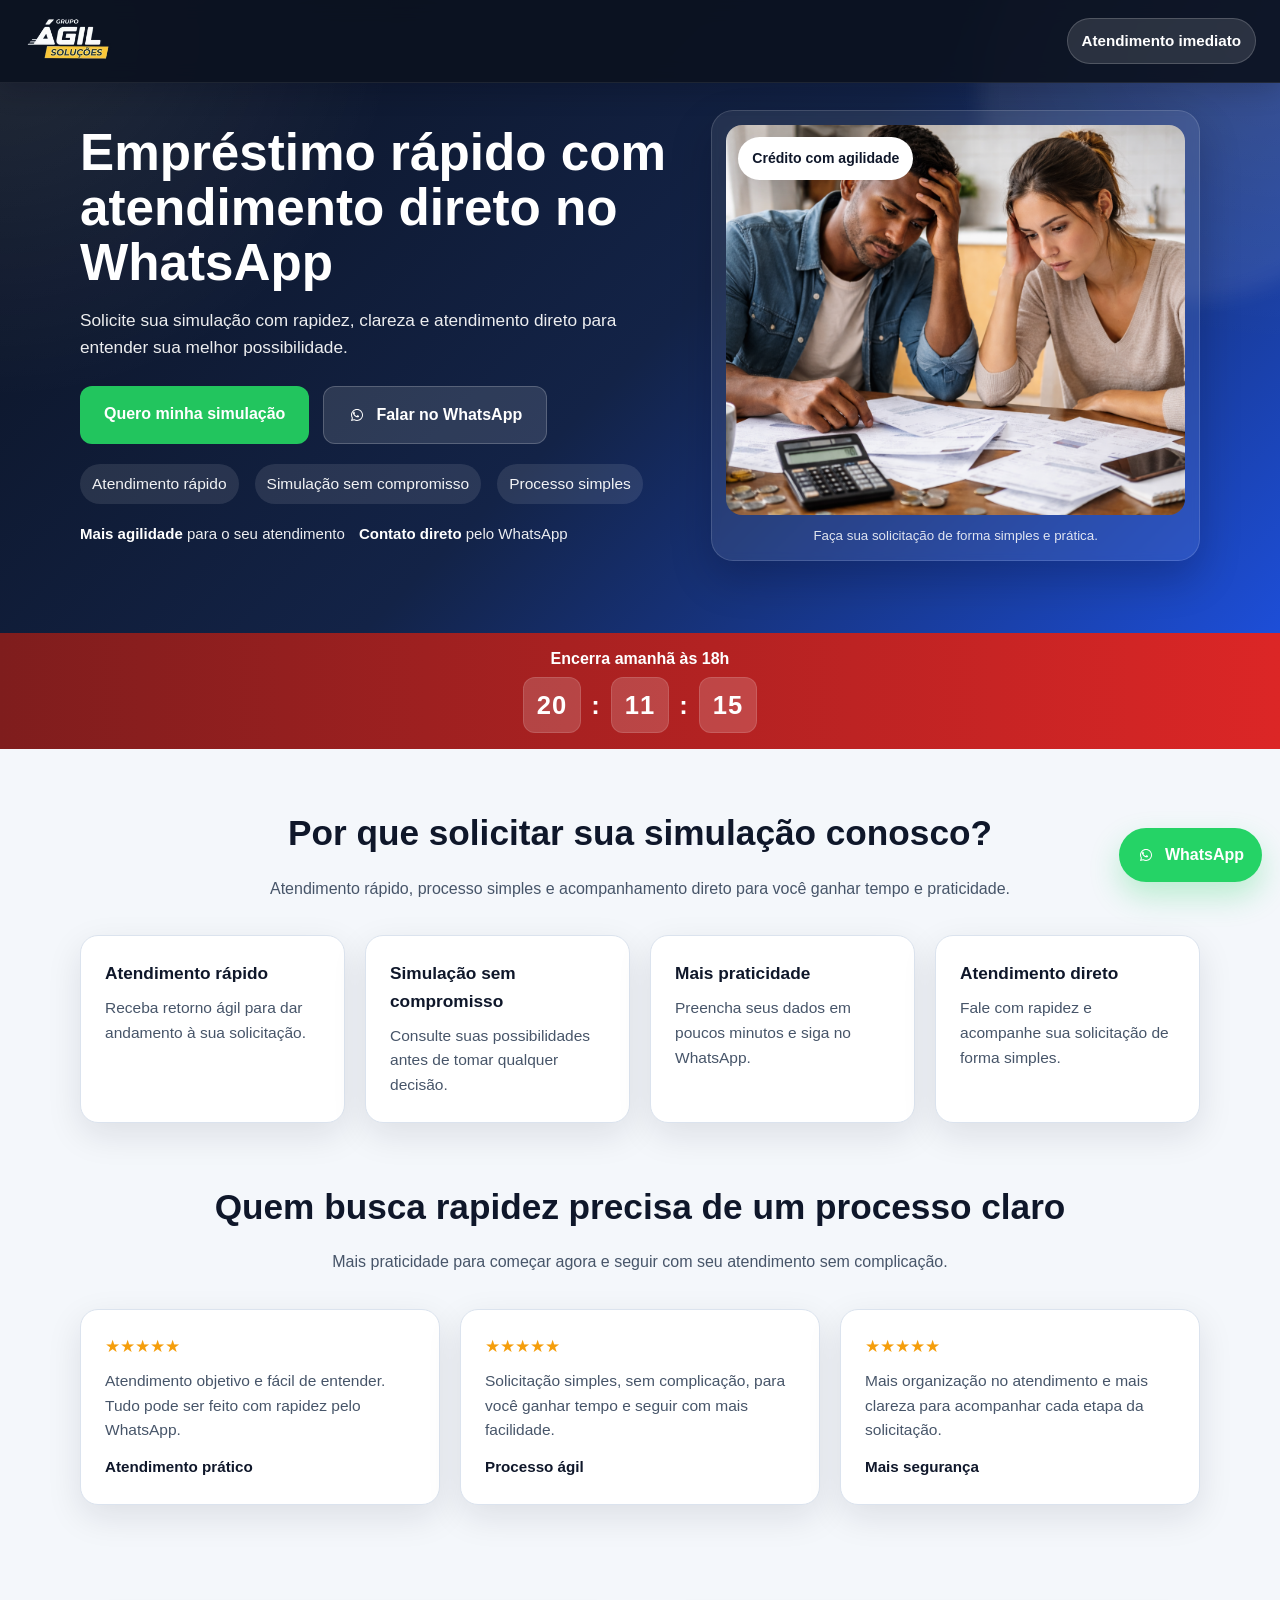
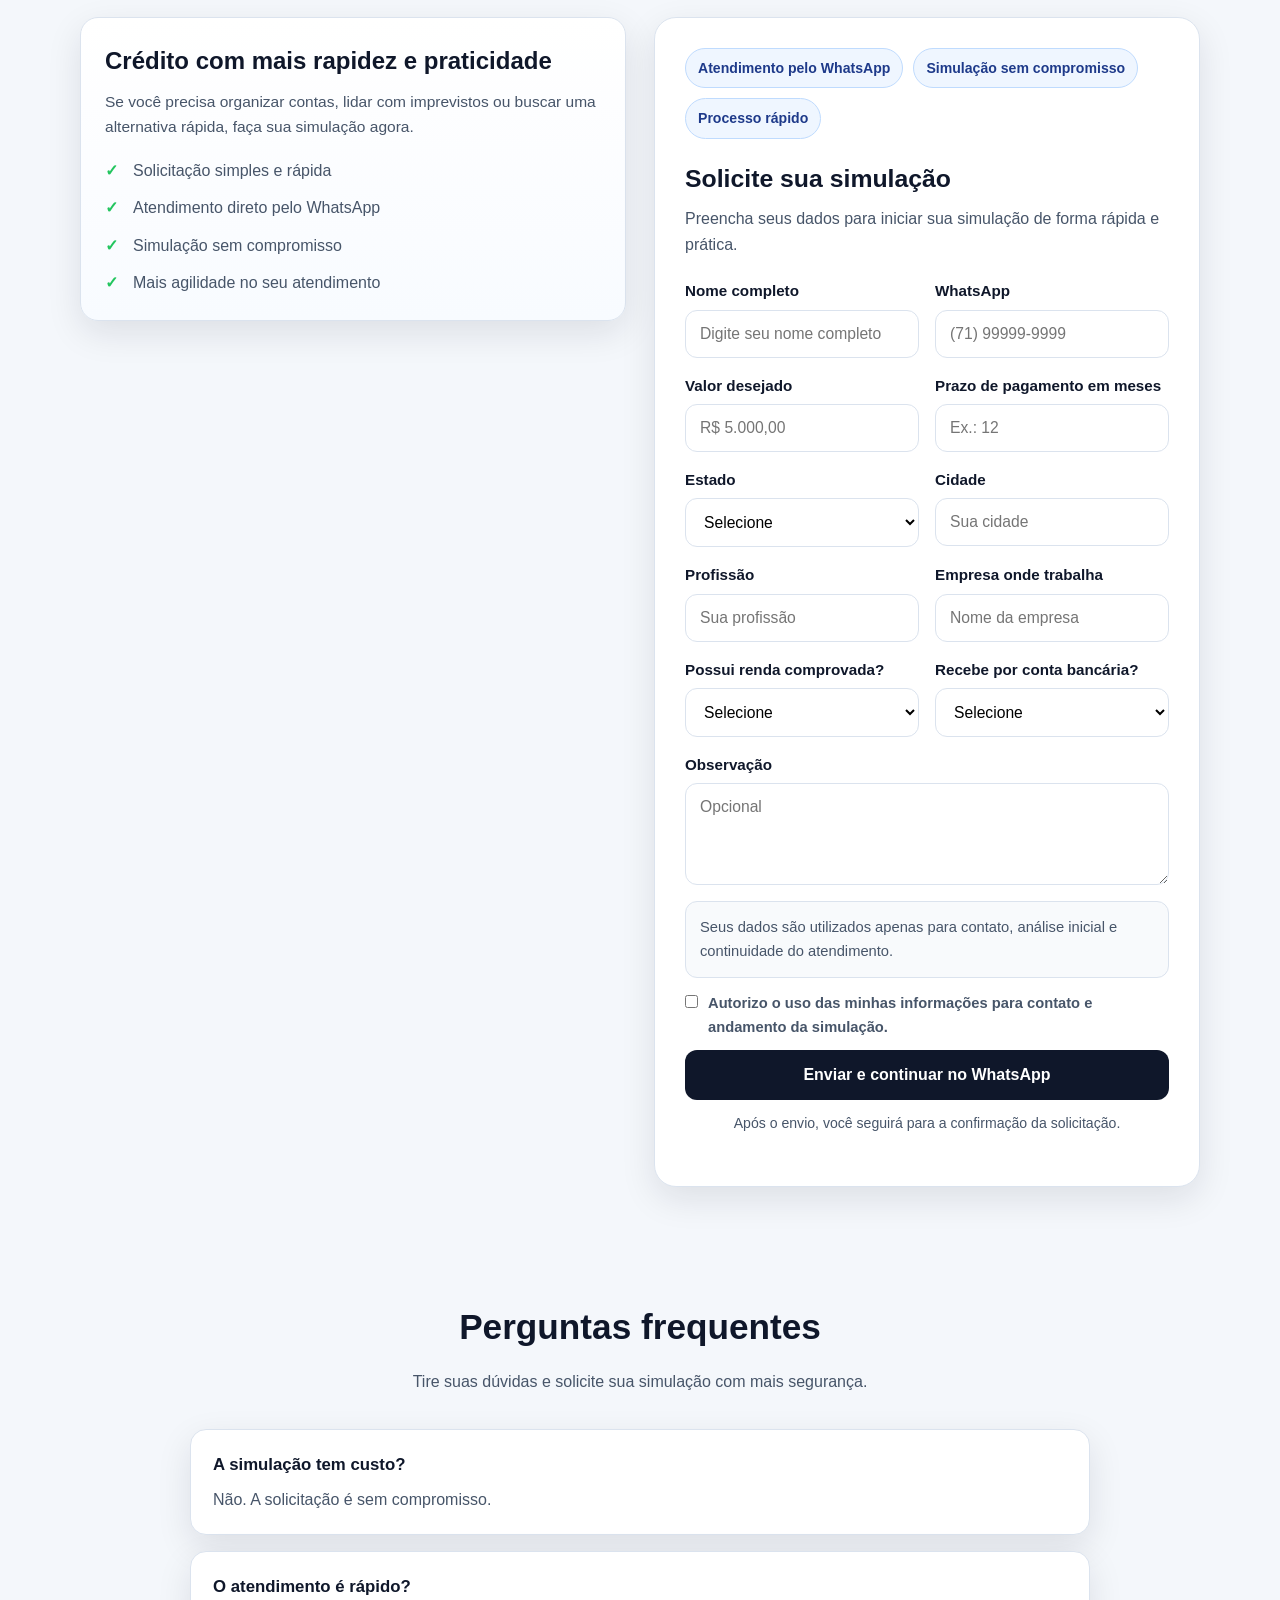
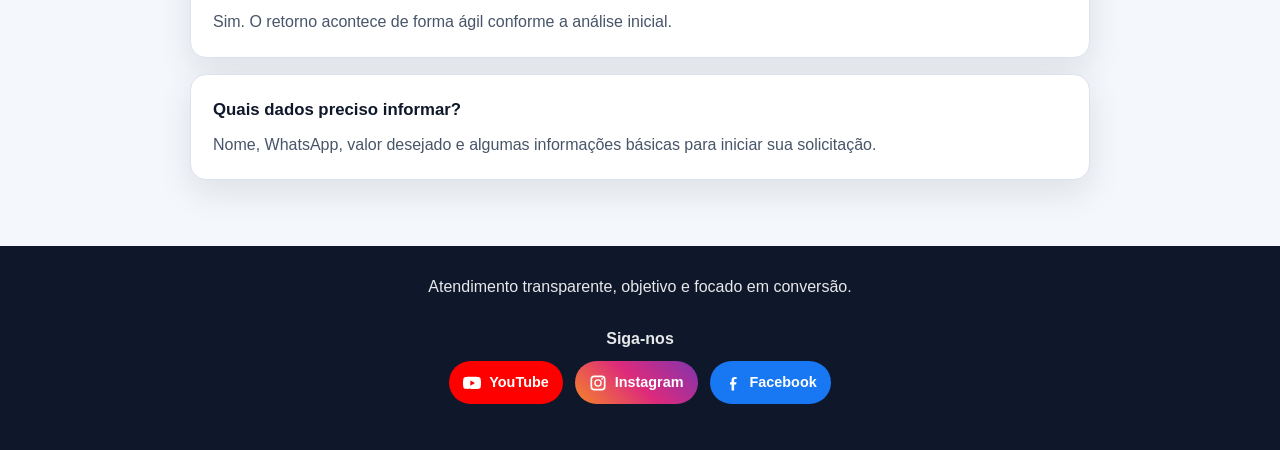
==== frontend/index.html @ 454ad295 ""Update pages 20260412_200800"" ====
<!DOCTYPE html>
<html lang="pt-BR">
<head>
  <meta charset="UTF-8" />
  <meta name="viewport" content="width=device-width, initial-scale=1.0" />
  <title>Simulação de Empréstimo Rápido</title>
  <link rel="icon" type="image/png" href="./assets/img/favicon.png" />
  <link rel="stylesheet" href="./assets/css/style.css" />
</head>
<body>
  <header class="hero">
    <div class="container">
      <div class="topbar">
        <div class="topbar-inner container">
          <div class="brand">
            <img src="./assets/img/logo-agil.avif" alt="Logo" />
          </div>
          <a class="top-contact whatsapp-link" data-message="Olá, quero fazer uma simulação de empréstimo.">Atendimento imediato</a>
        </div>
      </div>

      <div class="hero-grid">
        <div class="hero-copy">
          <h1>Empréstimo rápido com atendimento direto no WhatsApp</h1>
          <p>
            Solicite sua simulação com rapidez, clareza e atendimento direto para entender sua melhor possibilidade.
          </p>

          <div class="hero-actions">
            <a class="btn btn-primary" href="#formulario">Quero minha simulação</a>
            <a class="btn btn-secondary btn-icon whatsapp-link" data-message="Quero uma simulação de empréstimo." rel="noopener noreferrer"><img src="./assets/img/whatsapp.svg" alt="" />Falar no WhatsApp</a>
          </div>

          <div class="hero-points">
            <span>Atendimento rápido</span>
            <span>Simulação sem compromisso</span>
            <span>Processo simples</span>
          </div>

          <div class="mini-proof">
            <div><strong>Mais agilidade</strong> para o seu atendimento</div>
            <div><strong>Contato direto</strong> pelo WhatsApp</div>
          </div>
        </div>

        <div class="hero-visual">
          <div class="hero-badge">Crédito com agilidade</div>
          <img
            src="./assets/img/hero-emprestimo.png"
            alt="Pessoa analisando finanças e dinheiro em um contexto de empréstimo rápido"
          />
          <small>Faça sua solicitação de forma simples e prática.</small>
        </div>
      </div>
    </div>
  </header>

  <div class="urgency-bar">
    <div id="countdownLabel" class="countdown-label">Encerra hoje às 18h</div>
    <div id="countdownBox" class="countdown">
      <b id="hours">00</b>:<b id="minutes">00</b>:<b id="seconds">00</b>
    </div>
  </div>

  <main>
    <section class="section">
      <div class="container">
        <h2 class="section-title">Por que solicitar sua simulação conosco?</h2>
        <p class="section-subtitle">
          Atendimento rápido, processo simples e acompanhamento direto para você ganhar tempo e praticidade.
        </p>

        <div class="grid-4">
          <article class="card">
            <h3>Atendimento rápido</h3>
            <p>Receba retorno ágil para dar andamento à sua solicitação.</p>
          </article>
          <article class="card">
            <h3>Simulação sem compromisso</h3>
            <p>Consulte suas possibilidades antes de tomar qualquer decisão.</p>
          </article>
          <article class="card">
            <h3>Mais praticidade</h3>
            <p>Preencha seus dados em poucos minutos e siga no WhatsApp.</p>
          </article>
          <article class="card">
            <h3>Atendimento direto</h3>
            <p>Fale com rapidez e acompanhe sua solicitação de forma simples.</p>
          </article>
        </div>
      </div>
    </section>

    <section class="section" style="padding-top: 0;">
      <div class="container">
        <h2 class="section-title">Quem busca rapidez precisa de um processo claro</h2>
        <p class="section-subtitle">Mais praticidade para começar agora e seguir com seu atendimento sem complicação.</p>
        <div class="grid-3">
          <article class="card testimonial">
            <div class="stars">★★★★★</div>
            <p>Atendimento objetivo e fácil de entender. Tudo pode ser feito com rapidez pelo WhatsApp.</p>
            <strong>Atendimento prático</strong>
          </article>
          <article class="card testimonial">
            <div class="stars">★★★★★</div>
            <p>Solicitação simples, sem complicação, para você ganhar tempo e seguir com mais facilidade.</p>
            <strong>Processo ágil</strong>
          </article>
          <article class="card testimonial">
            <div class="stars">★★★★★</div>
            <p>Mais organização no atendimento e mais clareza para acompanhar cada etapa da solicitação.</p>
            <strong>Mais segurança</strong>
          </article>
        </div>
      </div>
    </section>

    <section class="section">
      <div class="container split">
        <article class="card highlight">
          <h2>Crédito com mais rapidez e praticidade</h2>
          <p style="color: var(--muted); margin-top: 10px;">
            Se você precisa organizar contas, lidar com imprevistos ou buscar uma alternativa rápida, faça sua simulação agora.
          </p>
          <ul>
            <li>Solicitação simples e rápida</li>
            <li>Atendimento direto pelo WhatsApp</li>
            <li>Simulação sem compromisso</li>
            <li>Mais agilidade no seu atendimento</li>
          </ul>
        </article>

        <div class="form-box" id="formulario">
          <div class="trust-row">
            <span class="trust-pill">Atendimento pelo WhatsApp</span>
            <span class="trust-pill">Simulação sem compromisso</span>
            <span class="trust-pill">Processo rápido</span>
          </div>

          <h2>Solicite sua simulação</h2>
          <p>Preencha seus dados para iniciar sua simulação de forma rápida e prática.</p>

          <form id="leadForm">
            <div class="form-grid">
              <div class="form-group">
                <label for="nome">Nome completo</label>
                <input type="text" id="nome" name="nome" placeholder="Digite seu nome completo" required />
              </div>

              <div class="form-group">
                <label for="telefone">WhatsApp</label>
                <input type="text" id="telefone" name="telefone" placeholder="(71) 99999-9999" required />
              </div>

              <div class="form-group">
                <label for="valor">Valor desejado</label>
                <input type="text" id="valor" name="valor" placeholder="R$ 5.000,00" required />
              </div>

              <div class="form-group">
                <label for="prazo">Prazo de pagamento em meses</label>
                <input type="number" id="prazo" name="prazo" placeholder="Ex.: 12" min="1" step="1" required />
              </div>

              <div class="form-group">
                <label for="estado">Estado</label>
                <select id="estado" name="estado" required>
                  <option value="">Selecione</option>
                  <option value="AC">AC</option>
                  <option value="AL">AL</option>
                  <option value="AP">AP</option>
                  <option value="AM">AM</option>
                  <option value="BA">BA</option>
                  <option value="CE">CE</option>
                  <option value="DF">DF</option>
                  <option value="ES">ES</option>
                  <option value="GO">GO</option>
                  <option value="MA">MA</option>
                  <option value="MT">MT</option>
                  <option value="MS">MS</option>
                  <option value="MG">MG</option>
                  <option value="PA">PA</option>
                  <option value="PB">PB</option>
                  <option value="PR">PR</option>
                  <option value="PE">PE</option>
                  <option value="PI">PI</option>
                  <option value="RJ">RJ</option>
                  <option value="RN">RN</option>
                  <option value="RS">RS</option>
                  <option value="RO">RO</option>
                  <option value="RR">RR</option>
                  <option value="SC">SC</option>
                  <option value="SP">SP</option>
                  <option value="SE">SE</option>
                  <option value="TO">TO</option>
                </select>
              </div>

              <div class="form-group">
                <label for="cidade">Cidade</label>
                <input type="text" id="cidade" name="cidade" placeholder="Sua cidade" required />
              </div>

              <div class="form-group">
                <label for="profissao">Profissão</label>
                <input type="text" id="profissao" name="profissao" placeholder="Sua profissão" required />
              </div>

              <div class="form-group">
                <label for="empresa">Empresa onde trabalha</label>
                <input type="text" id="empresa" name="empresa" placeholder="Nome da empresa" required />
              </div>

              <div class="form-group">
                <label for="renda">Possui renda comprovada?</label>
                <select id="renda" name="renda" required>
                  <option value="">Selecione</option>
                  <option value="Sim">Sim</option>
                  <option value="Não">Não</option>
                </select>
              </div>

              <div class="form-group">
                <label for="conta">Recebe por conta bancária?</label>
                <select id="conta" name="conta" required>
                  <option value="">Selecione</option>
                  <option value="Sim">Sim</option>
                  <option value="Não">Não</option>
                </select>
              </div>

              <div class="form-group full">
                <label for="mensagemExtra">Observação</label>
                <textarea id="mensagemExtra" name="mensagemExtra" rows="4" placeholder="Opcional"></textarea>
              </div>
            </div>

            <div class="privacy-box">
              Seus dados são utilizados apenas para contato, análise inicial e continuidade do atendimento.
            </div>

            <label class="privacy-check" for="aceitePrivacidade">
              <input type="checkbox" id="aceitePrivacidade" required />
              <span>Autorizo o uso das minhas informações para contato e andamento da simulação.</span>
            </label>

            <button type="submit" class="submit-btn">Enviar e continuar no WhatsApp</button>
            <div id="statusMsg" class="status"></div>
            <p class="note">Após o envio, você seguirá para a confirmação da solicitação.</p>
          </form>
        </div>
      </div>
    </section>

    <section class="section">
      <div class="container">
        <h2 class="section-title">Perguntas frequentes</h2>
        <p class="section-subtitle">Tire suas dúvidas e solicite sua simulação com mais segurança.</p>

        <div class="faq">
          <article class="faq-item">
            <h3>A simulação tem custo?</h3>
            <p>Não. A solicitação é sem compromisso.</p>
          </article>
          <article class="faq-item">
            <h3>O atendimento é rápido?</h3>
            <p>Sim. O retorno acontece de forma ágil conforme a análise inicial.</p>
          </article>
          <article class="faq-item">
            <h3>Quais dados preciso informar?</h3>
            <p>Nome, WhatsApp, valor desejado e algumas informações básicas para iniciar sua solicitação.</p>
          </article>
        </div>
      </div>
    </section>
  </main>

  <footer>
    <p>Atendimento transparente, objetivo e focado em conversão.</p><br>
    <div class="footer-social">
      <span class="footer-social-title">Siga-nos</span>

      <div class="footer-social-links">
        <a href="https://youtube.com" target="_blank" class="social-btn youtube">
          <img src="./assets/img/youtube.svg" alt="YouTube" />
          <span>YouTube</span>
        </a>

        <a href="https://instagram.com" target="_blank" class="social-btn instagram">
          <img src="./assets/img/instagram.svg" alt="Instagram" />
          <span>Instagram</span>
        </a>

        <a href="https://facebook.com" target="_blank" class="social-btn facebook">
          <img src="./assets/img/facebook.svg" alt="Facebook" />
          <span>Facebook</span>
        </a>
      </div>
    </div>
  </footer>

  <a class="floating-whatsapp btn-icon whatsapp-link" rel="noopener noreferrer"><img src="./assets/img/whatsapp.svg" alt="" />WhatsApp</a>

  <script src="./assets/js/appConfig.js"></script>
  <script src="./assets/js/leadService.js"></script>
  <script src="./assets/js/main.js"></script>
</body>
</html>
---- frontend/assets/css/style.css ----
:root {
  --bg: #f4f7fb;
  --text: #0f172a;
  --muted: #475569;
  --primary: #0f172a;
  --primary-2: #1d4ed8;
  --accent: #22c55e;
  --accent-hover: #16a34a;
  --gold: #f59e0b;
  --danger: #dc2626;
  --card: #ffffff;
  --border: #dbe3ee;
  --shadow: 0 12px 35px rgba(15, 23, 42, 0.10);
  --radius: 18px;
}

* {
  box-sizing: border-box;
  margin: 0;
  padding: 0;
  font-family: Arial, Helvetica, sans-serif;
}

html {
  scroll-behavior: smooth;
}

body {
  background: var(--bg);
  color: var(--text);
  line-height: 1.6;
}

.container {
  width: min(1120px, 92%);
  margin: 0 auto;
}

.hero {
  background:
    radial-gradient(circle at top left, rgba(255,255,255,0.10), transparent 28%),
    radial-gradient(circle at top right, rgba(255,255,255,0.08), transparent 24%),
    linear-gradient(135deg, #0b1220 0%, #132347 52%, #1d4ed8 100%);
  color: #fff;
  padding: 110px 0 72px;
  position: relative;
  overflow: hidden;
}

.hero::after {
  content: "";
  position: absolute;
  width: 420px;
  height: 420px;
  right: -120px;
  top: -120px;
  background: rgba(255,255,255,0.08);
  border-radius: 50%;
  filter: blur(10px);
}

.topbar {
  position: fixed;
  top: 0;
  left: 0;
  width: 100%;
  z-index: 9999;
  padding: 14px 24px;
  background: rgba(11, 18, 32, 0.92);
  border-bottom: 1px solid rgba(255,255,255,0.08);
  backdrop-filter: blur(10px);
  box-shadow: 0 8px 24px rgba(2, 6, 23, 0.18);
}

.topbar-inner {
  width: 100%;
  display: flex;
  justify-content: space-between;
  align-items: center;
  gap: 20px;
}

.brand {
  display: flex;
  align-items: center;
}

.brand img {
  height: 54px;
  width: auto;
  display: block;
  object-fit: contain;
}

.top-contact {
  background: rgba(255,255,255,0.12);
  border: 1px solid rgba(255,255,255,0.18);
  color: #fff;
  text-decoration: none;
  padding: 10px 14px;
  border-radius: 999px;
  font-size: 0.95rem;
  font-weight: 700;
  transition: 0.2s ease;
}

.top-contact:hover {
  transform: translateY(-1px);
  background: #f8fafc;
  color: #0f172a;
}

.hero-grid {
  display: grid;
  grid-template-columns: 1.1fr 0.9fr;
  gap: 34px;
  align-items: center;
  position: relative;
  z-index: 2;
}

.hero-copy h1 {
  font-size: clamp(2rem, 4vw, 3.3rem);
  line-height: 1.08;
  margin-bottom: 16px;
}

.hero-copy p {
  font-size: 1.08rem;
  color: rgba(255,255,255,0.92);
  margin-bottom: 24px;
  max-width: 620px;
}

.hero-actions {
  display: flex;
  flex-wrap: wrap;
  gap: 14px;
  margin-bottom: 20px;
}

.btn {
  display: inline-block;
  border: none;
  border-radius: 12px;
  padding: 15px 24px;
  font-size: 1rem;
  font-weight: 700;
  text-decoration: none;
  cursor: pointer;
  transition: 0.2s ease;
}

.btn-primary {
  background: var(--accent);
  color: #fff;
}

.btn-primary:hover {
  background: var(--accent-hover);
  transform: translateY(-1px);
}

.btn-secondary {
  background: rgba(255,255,255,0.12);
  color: #fff;
  border: 1px solid rgba(255,255,255,0.20);
}

.btn-secondary:hover {
  background: rgba(255,255,255,0.18);
}

.hero-points {
  display: flex;
  flex-wrap: wrap;
  gap: 16px;
  color: rgba(255,255,255,0.94);
  font-size: 0.97rem;
  margin-bottom: 18px;
}

.hero-points span {
  background: rgba(255,255,255,0.10);
  padding: 8px 12px;
  border-radius: 999px;
}

.mini-proof {
  display: flex;
  gap: 14px;
  flex-wrap: wrap;
  color: rgba(255,255,255,0.92);
  font-size: 0.94rem;
}

.mini-proof strong {
  color: #fff;
}

.hero-visual {
  background: rgba(255,255,255,0.08);
  border: 1px solid rgba(255,255,255,0.14);
  border-radius: 22px;
  padding: 14px;
  box-shadow: 0 18px 40px rgba(2, 6, 23, 0.22);
  backdrop-filter: blur(4px);
  position: relative;
}

.hero-badge {
  position: absolute;
  left: 26px;
  top: 26px;
  background: #fff;
  color: var(--primary);
  padding: 10px 14px;
  border-radius: 999px;
  font-size: 0.88rem;
  font-weight: 700;
  box-shadow: 0 10px 25px rgba(15,23,42,0.14);
  z-index: 2;
}

.hero-visual img {
  width: 100%;
  height: 390px;
  object-fit: cover;
  border-radius: 16px;
  display: block;
}

.hero-visual small {
  display: block;
  color: rgba(255,255,255,0.85);
  margin-top: 10px;
  text-align: center;
}

.urgency-bar {
  background: linear-gradient(90deg, #7f1d1d, #dc2626);
  color: #fff;
  text-align: center;
  padding: 16px 18px;
  font-weight: 700;
  display: flex;
  flex-direction: column;
  align-items: center;
  justify-content: center;
  gap: 8px;
}

.countdown-label {
  font-size: 1rem;
  line-height: 1.2;
}

.countdown {
  display: inline-flex;
  gap: 10px;
  align-items: center;
  font-weight: 800;
  font-size: 1.6rem;
  letter-spacing: 1px;
}

.countdown b {
  background: rgba(255,255,255,0.16);
  padding: 8px 14px;
  border-radius: 12px;
  min-width: 58px;
  display: inline-block;
  box-shadow: inset 0 0 0 1px rgba(255,255,255,0.12);
}

.countdown.warning b {
  background: rgba(245, 158, 11, 0.22);
  box-shadow: inset 0 0 0 1px rgba(255,255,255,0.18);
}

.countdown.danger b {
  background: rgba(0, 0, 0, 0.22);
  box-shadow: inset 0 0 0 1px rgba(255,255,255,0.22);
}

.countdown.pulse {
  animation: pulseCountdown 1s infinite;
}

@keyframes pulseCountdown {
  0% {
    transform: scale(1);
    opacity: 1;
  }
  50% {
    transform: scale(1.03);
    opacity: 0.9;
  }
  100% {
    transform: scale(1);
    opacity: 1;
  }
}

.section {
  padding: 56px 0;
}

.section-title {
  text-align: center;
  font-size: clamp(1.6rem, 3vw, 2.2rem);
  margin-bottom: 14px;
}

.section-subtitle {
  text-align: center;
  color: var(--muted);
  max-width: 760px;
  margin: 0 auto 34px;
}

.grid-4 {
  display: grid;
  grid-template-columns: repeat(4, 1fr);
  gap: 20px;
}

.grid-3 {
  display: grid;
  grid-template-columns: repeat(3, 1fr);
  gap: 20px;
}

.card {
  background: var(--card);
  border-radius: var(--radius);
  padding: 24px;
  box-shadow: var(--shadow);
  border: 1px solid var(--border);
}

.card h3 {
  margin-bottom: 8px;
  font-size: 1.08rem;
}

.card p {
  color: var(--muted);
  font-size: 0.97rem;
}

.testimonial .stars {
  color: var(--gold);
  font-size: 1.05rem;
  margin-bottom: 8px;
}

.testimonial strong {
  display: block;
  margin-top: 12px;
  font-size: 0.95rem;
}

.split {
  display: grid;
  grid-template-columns: 1fr 1fr;
  gap: 28px;
  align-items: start;
}

.highlight {
  background: linear-gradient(180deg, #ffffff 0%, #f8fbff 100%);
}

.highlight ul {
  list-style: none;
  margin-top: 18px;
  display: grid;
  gap: 12px;
}

.highlight li {
  color: var(--muted);
  padding-left: 28px;
  position: relative;
}

.highlight li::before {
  content: "✓";
  color: var(--accent);
  font-weight: 700;
  position: absolute;
  left: 0;
  top: 0;
}

.form-box {
  background: var(--card);
  border-radius: 22px;
  padding: 30px;
  box-shadow: var(--shadow);
  border: 1px solid var(--border);
  position: sticky;
  top: 18px;
}

.form-box h2 {
  font-size: 1.55rem;
  margin-bottom: 8px;
}

.form-box p {
  color: var(--muted);
  margin-bottom: 22px;
}

.trust-row {
  display: flex;
  gap: 10px;
  flex-wrap: wrap;
  margin: 0 0 20px;
}

.trust-pill {
  background: #eff6ff;
  color: #1e3a8a;
  border: 1px solid #bfdbfe;
  padding: 8px 12px;
  border-radius: 999px;
  font-size: 0.88rem;
  font-weight: 700;
}

.form-grid {
  display: grid;
  grid-template-columns: 1fr 1fr;
  gap: 16px;
}

.form-group {
  display: flex;
  flex-direction: column;
  gap: 6px;
}

.form-group.full {
  grid-column: 1 / -1;
}

label {
  font-weight: 700;
  font-size: 0.95rem;
}

input,
select,
textarea {
  width: 100%;
  border: 1px solid var(--border);
  border-radius: 12px;
  padding: 14px 14px;
  font-size: 0.98rem;
  outline: none;
  background: #fff;
}

input:focus,
select:focus,
textarea:focus {
  border-color: #93c5fd;
  box-shadow: 0 0 0 4px rgba(59,130,246,0.10);
}

.submit-btn {
  width: 100%;
  margin-top: 10px;
  background: var(--primary);
  color: #fff;
  border: none;
  border-radius: 12px;
  padding: 16px;
  font-size: 1rem;
  font-weight: 700;
  cursor: pointer;
  transition: 0.2s ease;
}

.submit-btn:hover {
  background: #1e293b;
  transform: translateY(-1px);
}

.note {
  font-size: 0.88rem;
  color: var(--muted);
  margin-top: 12px;
  text-align: center;
}

.privacy-box {
  margin-top: 16px;
  padding: 14px;
  border: 1px solid var(--border);
  border-radius: 12px;
  background: #f8fafc;
  color: var(--muted);
  font-size: 0.92rem;
}

.privacy-check {
  display: flex;
  align-items: flex-start;
  gap: 10px;
  margin-top: 14px;
  color: var(--muted);
  font-size: 0.92rem;
}

.privacy-check input {
  width: auto;
  margin-top: 3px;
}

.faq {
  display: grid;
  gap: 16px;
  max-width: 900px;
  margin: 0 auto;
}

.faq-item {
  background: #fff;
  border: 1px solid var(--border);
  box-shadow: var(--shadow);
  border-radius: 16px;
  padding: 22px;
}

.faq-item h3 {
  margin-bottom: 8px;
  font-size: 1.05rem;
}

.faq-item p {
  color: var(--muted);
}

.status {
  display: none;
  margin-top: 14px;
  padding: 12px 14px;
  border-radius: 12px;
  font-size: 0.95rem;
  font-weight: 700;
}

.status.success {
  display: block;
  background: #dcfce7;
  color: #166534;
  border: 1px solid #bbf7d0;
}

.status.error {
  display: block;
  background: #fee2e2;
  color: #991b1b;
  border: 1px solid #fecaca;
}

.thank-you {
  display: none;
  min-height: 100vh;
  background: linear-gradient(135deg, #0f172a 0%, #1e3a8a 55%, #2563eb 100%);
  color: white;
  padding: 40px 20px;
  align-items: center;
  justify-content: center;
}

.thank-you.active {
  display: flex;
}

.thank-you-card {
  width: min(680px, 100%);
  background: rgba(255,255,255,0.1);
  border: 1px solid rgba(255,255,255,0.18);
  border-radius: 24px;
  padding: 38px;
  text-align: center;
  box-shadow: 0 20px 40px rgba(2, 6, 23, 0.25);
  backdrop-filter: blur(6px);
}

.thank-you-card h1 {
  font-size: clamp(2rem, 4vw, 2.8rem);
  margin-bottom: 14px;
}

.thank-you-card p {
  color: rgba(255,255,255,0.92);
  margin-bottom: 18px;
  font-size: 1.05rem;
}

.thank-you-card .btn {
  margin-top: 10px;
}

.floating-whatsapp {
  position: fixed;
  right: 18px;
  bottom: 18px;
  z-index: 99;
  background: #25d366;
  color: white;
  text-decoration: none;
  padding: 14px 18px;
  border-radius: 999px;
  font-weight: 700;
  box-shadow: 0 14px 30px rgba(37, 211, 102, 0.28);
}

footer {
  background: #0f172a;
  color: rgba(255,255,255,0.90);
  text-align: center;
  padding: 28px 18px;
  margin-top: 10px;
}

.footer-social {
  margin-bottom: 18px;
}

.footer-social-title {
  display: block;
  font-weight: 700;
  margin-bottom: 10px;
  font-size: 1rem;
}

.footer-social-links {
  display: flex;
  justify-content: center;
  gap: 12px;
  flex-wrap: wrap;
}

.social-btn {
  display: inline-flex;
  align-items: center;
  gap: 8px;
  padding: 10px 14px;
  border-radius: 999px;
  text-decoration: none;
  font-weight: 700;
  font-size: 0.9rem;
  color: #fff;
  transition: 0.2s ease;
}

.social-btn img {
  width: 18px;
  height: 18px;
}

.youtube {
  background: #ff0000;
}

.youtube:hover {
  background: #cc0000;
}

.instagram {
  background: linear-gradient(45deg, #f58529, #dd2a7b, #8134af);
}

.instagram:hover {
  opacity: 0.9;
}

.facebook {
  background: #1877f2;
}

.facebook:hover {
  background: #145dd1;
}

.btn-icon {
  display: inline-flex;
  align-items: center;
  gap: 10px;
}

.btn-icon img {
  width: 18px;
  height: 18px;
}

.top-contact.btn-icon img {
  width: 16px;
  height: 16px;
}

.floating-whatsapp img {
  width: 18px;
  height: 18px;
}

.hidden {
  display: none !important;
}

@media (max-width: 960px) {
  .hero-grid,
  .split,
  .grid-4,
  .grid-3,
  .form-grid {
    grid-template-columns: 1fr 1fr;
  }

  .hero-visual img {
    height: 320px;
  }

  .form-box {
    position: static;
  }
}

@media (max-width: 720px) {
  .topbar {
    padding: 12px 14px;
  }

  .topbar-inner {
    display: flex;
    justify-content: space-between;
    align-items: center;
    gap: 12px;
  }

  .brand img {
    height: 44px;
  }

  .top-contact {
    font-size: 0.85rem;
    padding: 10px 14px;
    white-space: nowrap;
  }

  .hero {
    padding-top: 100px;
    padding-bottom: 54px;
  }

  .hero-grid,
  .split,
  .grid-4,
  .grid-3,
  .form-grid {
    grid-template-columns: 1fr;
  }

  .hero-copy h1 {
    font-size: 2rem;
  }

  .hero-visual img {
    height: 250px;
  }

  .countdown {
    font-size: 1.3rem;
    gap: 8px;
  }

  .countdown b {
    min-width: 50px;
    padding: 7px 10px;
  }

  .countdown-label {
    font-size: 0.95rem;
  }

  .form-box {
    padding: 22px;
  }

  .social-btn {
    font-size: 0.85rem;
    padding: 9px 12px;
  }

  .floating-whatsapp {
    right: 12px;
    bottom: 12px;
    padding: 13px 16px;
    font-size: 0.94rem;
  }
}
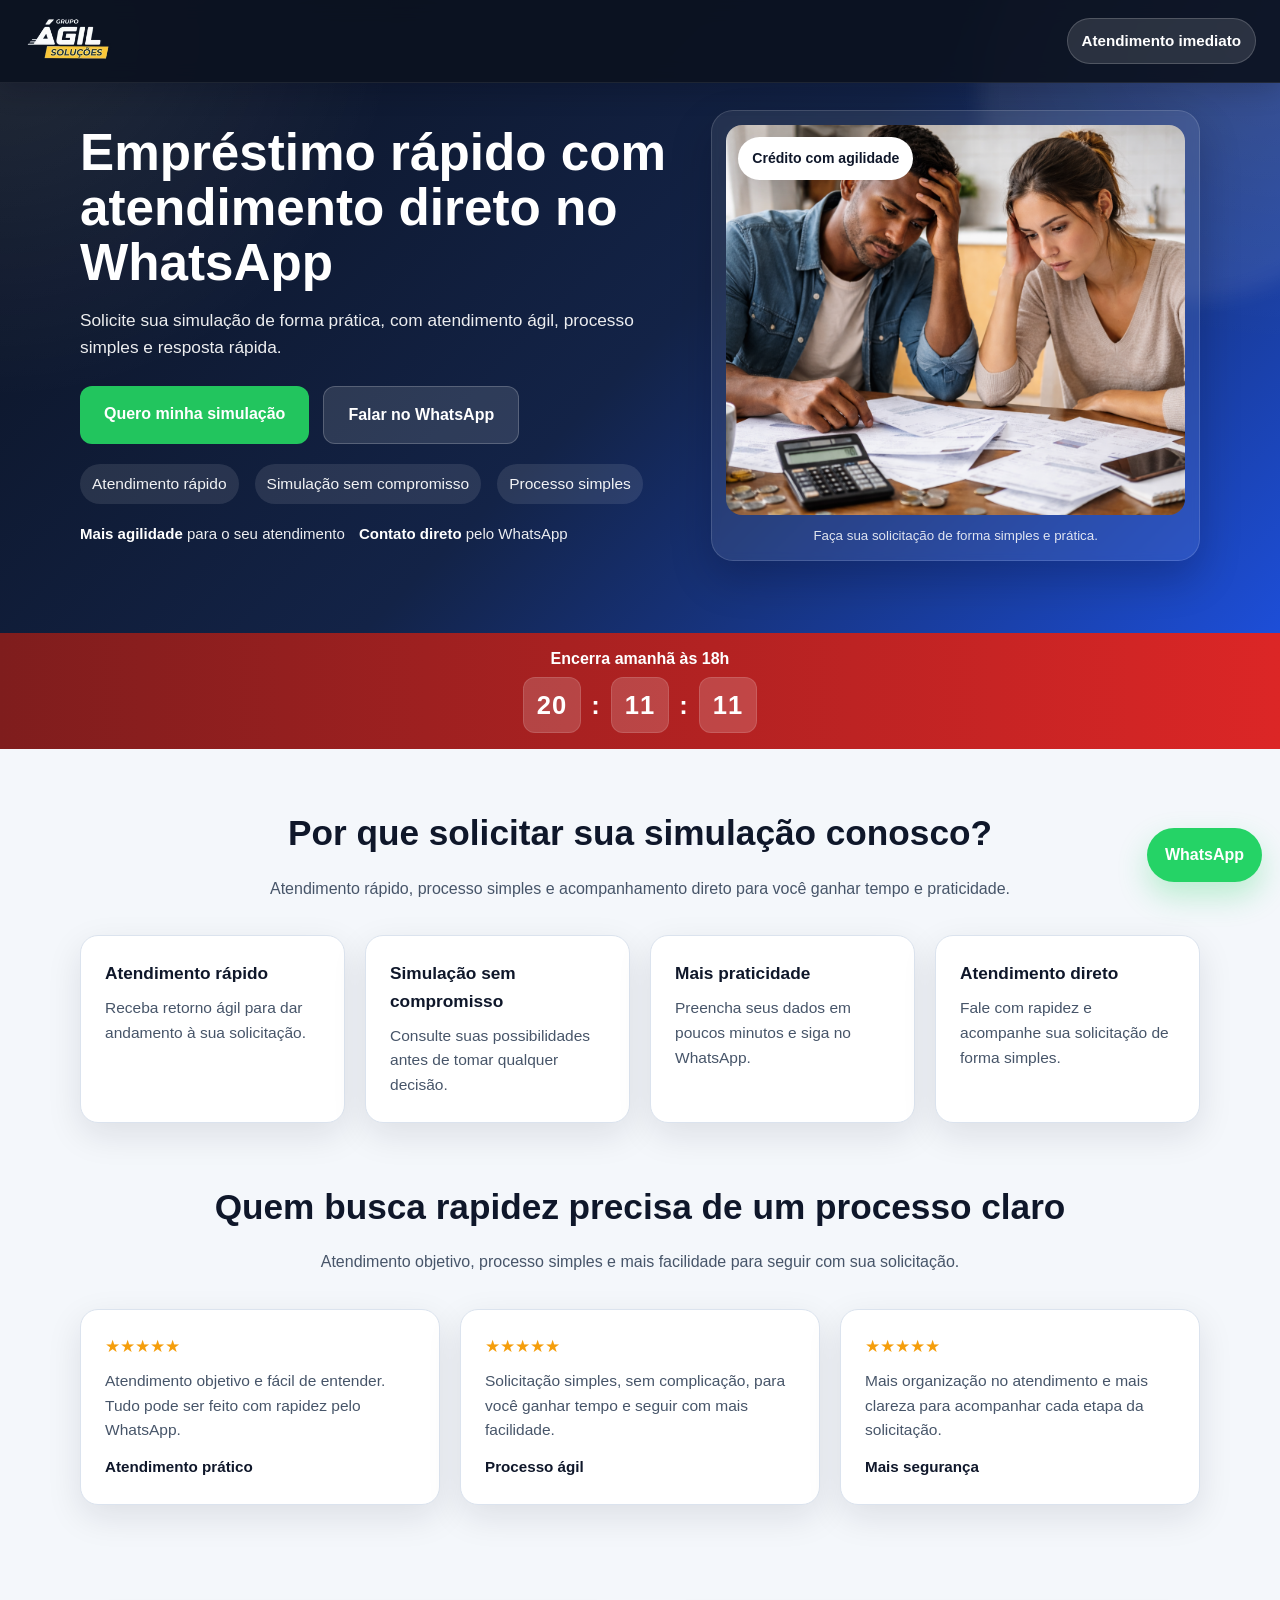
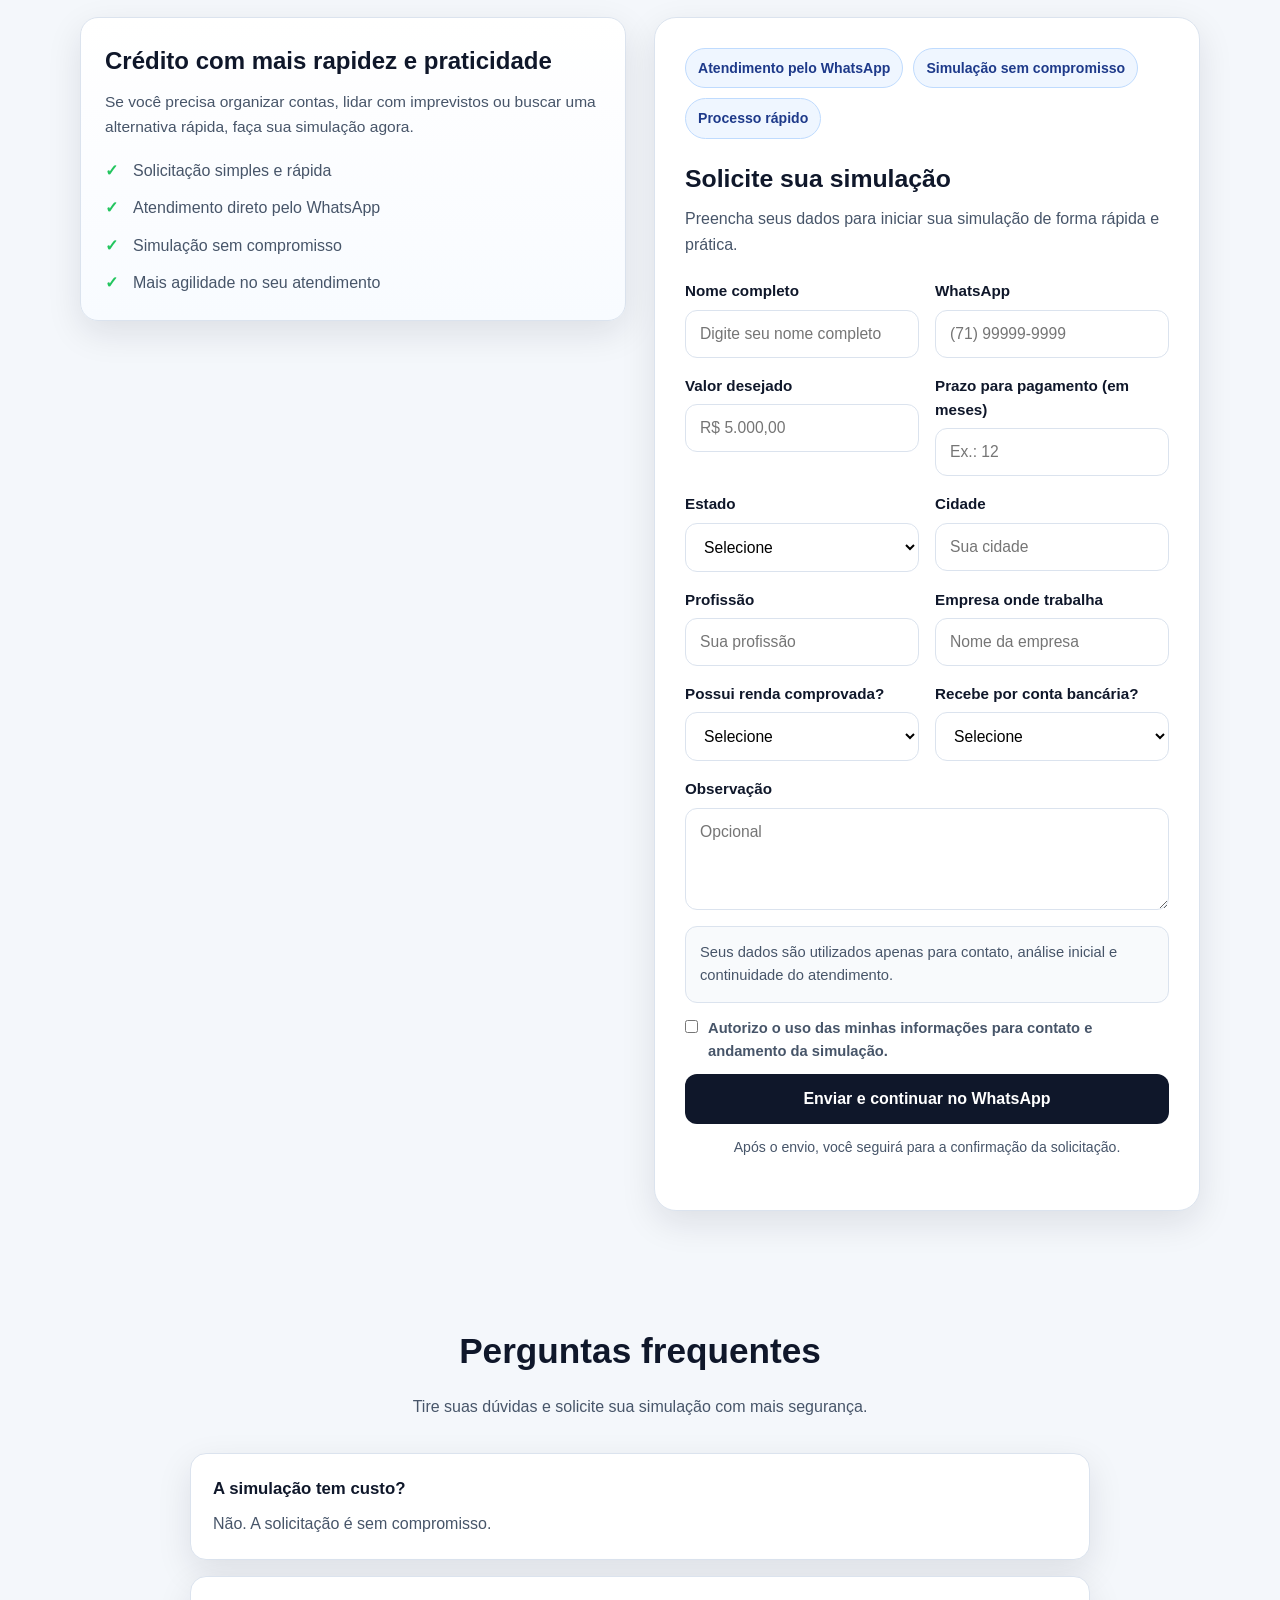
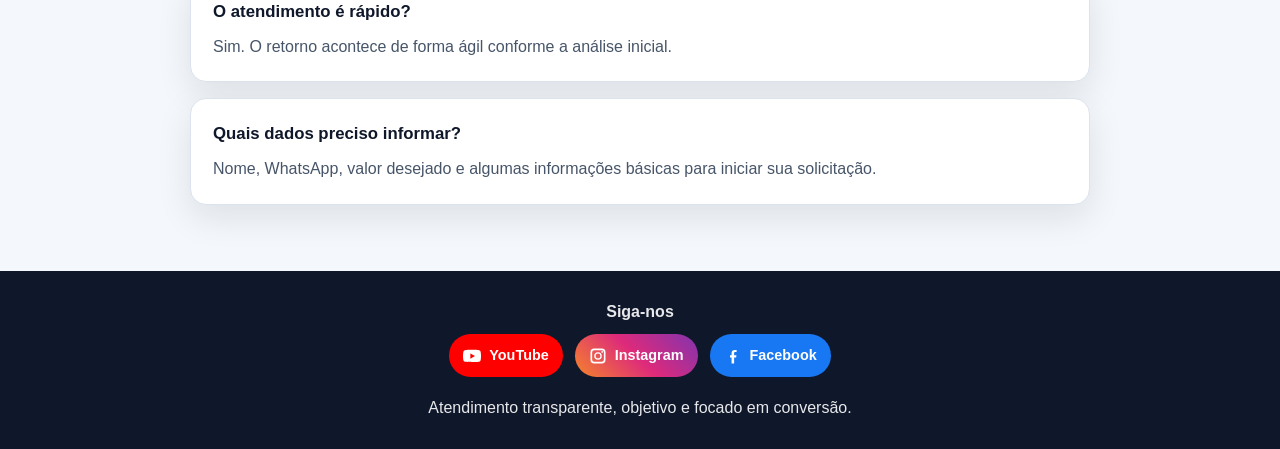
==== commit 62591db3: ""Update pages 20260412_210235"" ====
--- a/frontend/index.html
+++ b/frontend/index.html
@@ -9,26 +9,39 @@
 </head>
 <body>
   <header class="hero">
+    <div class="topbar">
+      <div class="topbar-inner container">
+        <div class="brand">
+          <img src="./assets/img/logo-agil.avif" alt="Logo" />
+        </div>
+
+        <a
+          class="top-contact whatsapp-link"
+          data-message="Olá, quero fazer uma simulação de empréstimo."
+          href="#"
+        >
+          Atendimento imediato
+        </a>
+      </div>
+    </div>
+
     <div class="container">
-      <div class="topbar">
-        <div class="topbar-inner container">
-          <div class="brand">
-            <img src="./assets/img/logo-agil.avif" alt="Logo" />
-          </div>
-          <a class="top-contact whatsapp-link" data-message="Olá, quero fazer uma simulação de empréstimo.">Atendimento imediato</a>
-        </div>
-      </div>
-
       <div class="hero-grid">
         <div class="hero-copy">
           <h1>Empréstimo rápido com atendimento direto no WhatsApp</h1>
           <p>
-            Solicite sua simulação com rapidez, clareza e atendimento direto para entender sua melhor possibilidade.
+            Solicite sua simulação de forma prática, com atendimento ágil, processo simples e resposta rápida.
           </p>
 
           <div class="hero-actions">
             <a class="btn btn-primary" href="#formulario">Quero minha simulação</a>
-            <a class="btn btn-secondary btn-icon whatsapp-link" data-message="Quero uma simulação de empréstimo." rel="noopener noreferrer"><img src="./assets/img/whatsapp.svg" alt="" />Falar no WhatsApp</a>
+            <a
+              class="btn btn-secondary whatsapp-link"
+              data-message="Olá, quero fazer uma simulação de empréstimo."
+              href="#"
+            >
+              Falar no WhatsApp
+            </a>
           </div>
 
           <div class="hero-points">
@@ -94,7 +107,7 @@
     <section class="section" style="padding-top: 0;">
       <div class="container">
         <h2 class="section-title">Quem busca rapidez precisa de um processo claro</h2>
-        <p class="section-subtitle">Mais praticidade para começar agora e seguir com seu atendimento sem complicação.</p>
+        <p class="section-subtitle">Atendimento objetivo, processo simples e mais facilidade para seguir com sua solicitação.</p>
         <div class="grid-3">
           <article class="card testimonial">
             <div class="stars">★★★★★</div>
@@ -158,7 +171,7 @@
               </div>
 
               <div class="form-group">
-                <label for="prazo">Prazo de pagamento em meses</label>
+                <label for="prazo">Prazo para pagamento (em meses)</label>
                 <input type="number" id="prazo" name="prazo" placeholder="Ex.: 12" min="1" step="1" required />
               </div>
 
@@ -276,33 +289,42 @@
   </main>
 
   <footer>
-    <p>Atendimento transparente, objetivo e focado em conversão.</p><br>
     <div class="footer-social">
       <span class="footer-social-title">Siga-nos</span>
 
       <div class="footer-social-links">
-        <a href="https://youtube.com" target="_blank" class="social-btn youtube">
+        <a href="#" class="social-btn youtube">
           <img src="./assets/img/youtube.svg" alt="YouTube" />
           <span>YouTube</span>
         </a>
 
-        <a href="https://instagram.com" target="_blank" class="social-btn instagram">
+        <a href="#" class="social-btn instagram">
           <img src="./assets/img/instagram.svg" alt="Instagram" />
           <span>Instagram</span>
         </a>
 
-        <a href="https://facebook.com" target="_blank" class="social-btn facebook">
+        <a href="#" class="social-btn facebook">
           <img src="./assets/img/facebook.svg" alt="Facebook" />
           <span>Facebook</span>
         </a>
       </div>
     </div>
+
+    <p>Atendimento transparente, objetivo e focado em conversão.</p>
   </footer>
 
-  <a class="floating-whatsapp btn-icon whatsapp-link" rel="noopener noreferrer"><img src="./assets/img/whatsapp.svg" alt="" />WhatsApp</a>
+  <a
+    class="floating-whatsapp whatsapp-link"
+    data-message="Olá, quero fazer uma simulação de empréstimo."
+    href="#"
+    target="_blank"
+    rel="noopener noreferrer"
+  >
+    WhatsApp
+  </a>
 
   <script src="./assets/js/appConfig.js"></script>
   <script src="./assets/js/leadService.js"></script>
   <script src="./assets/js/main.js"></script>
 </body>
-</html>
+</html>
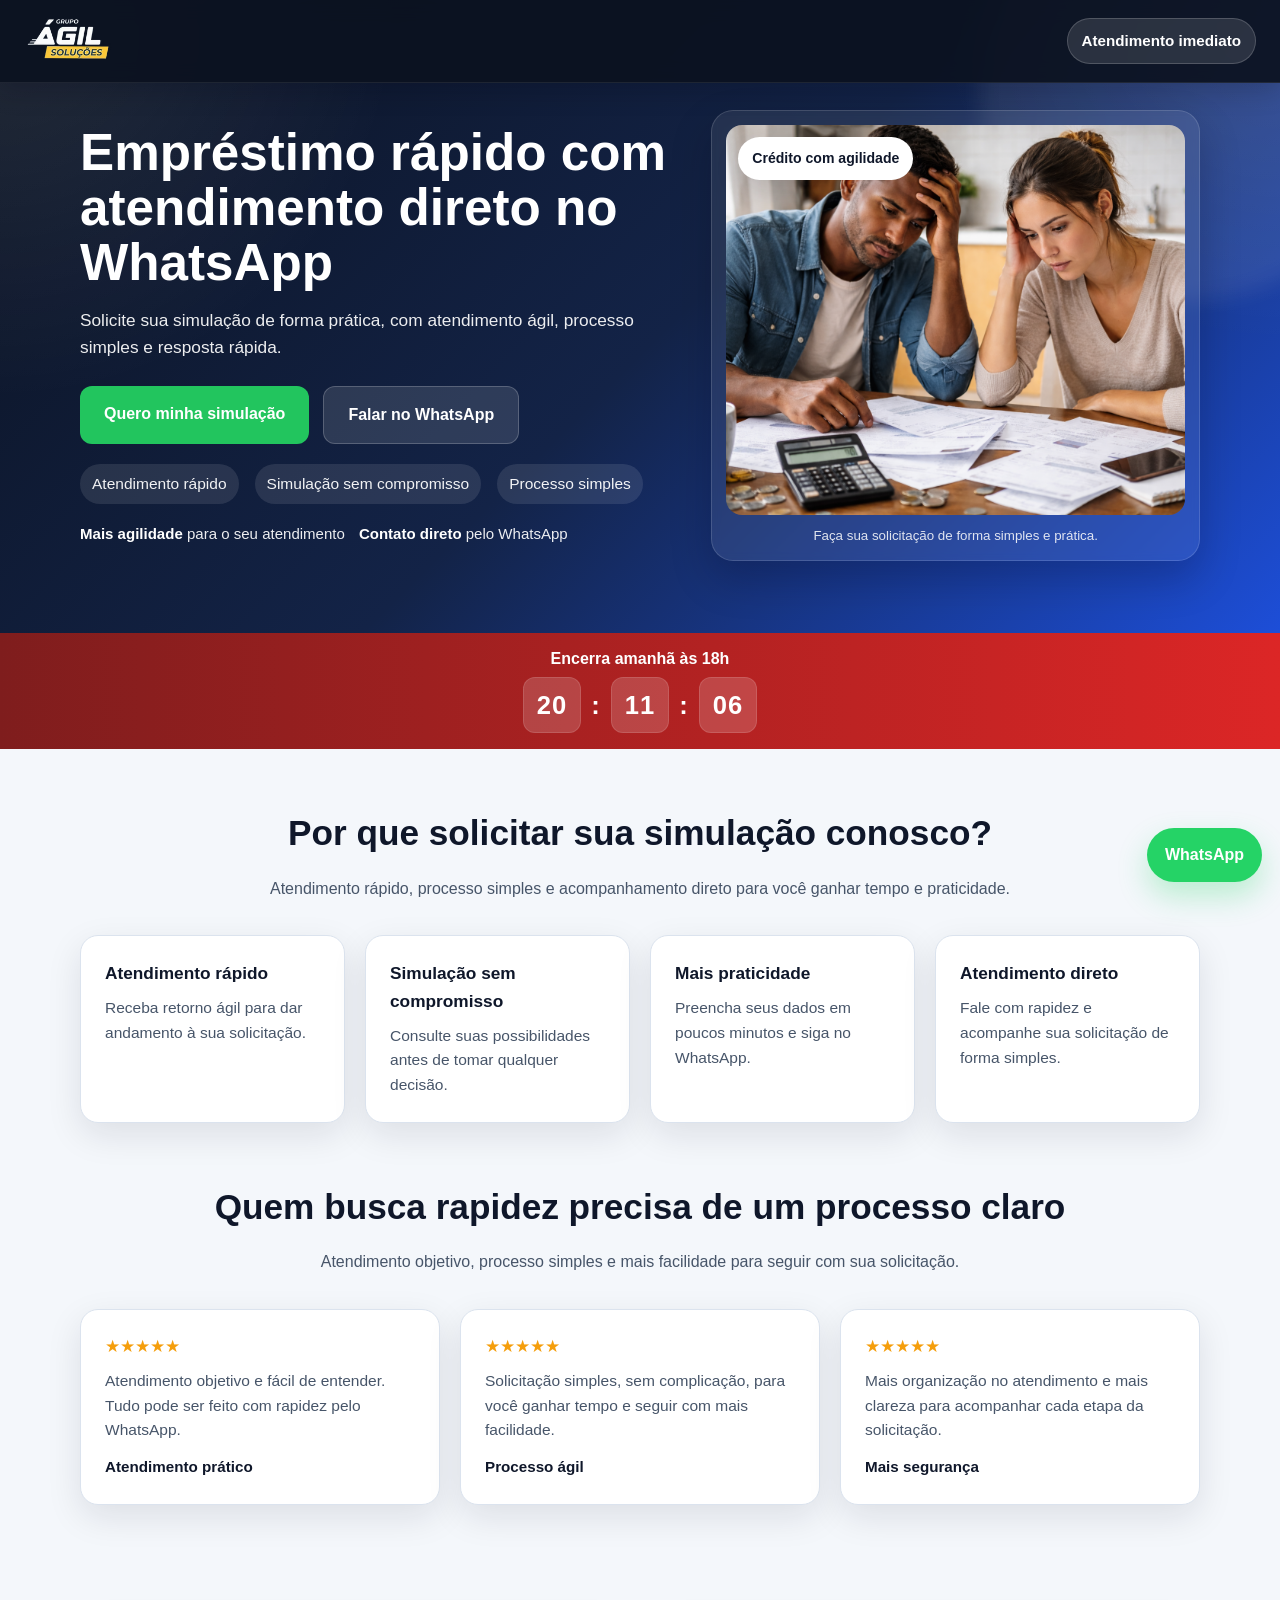
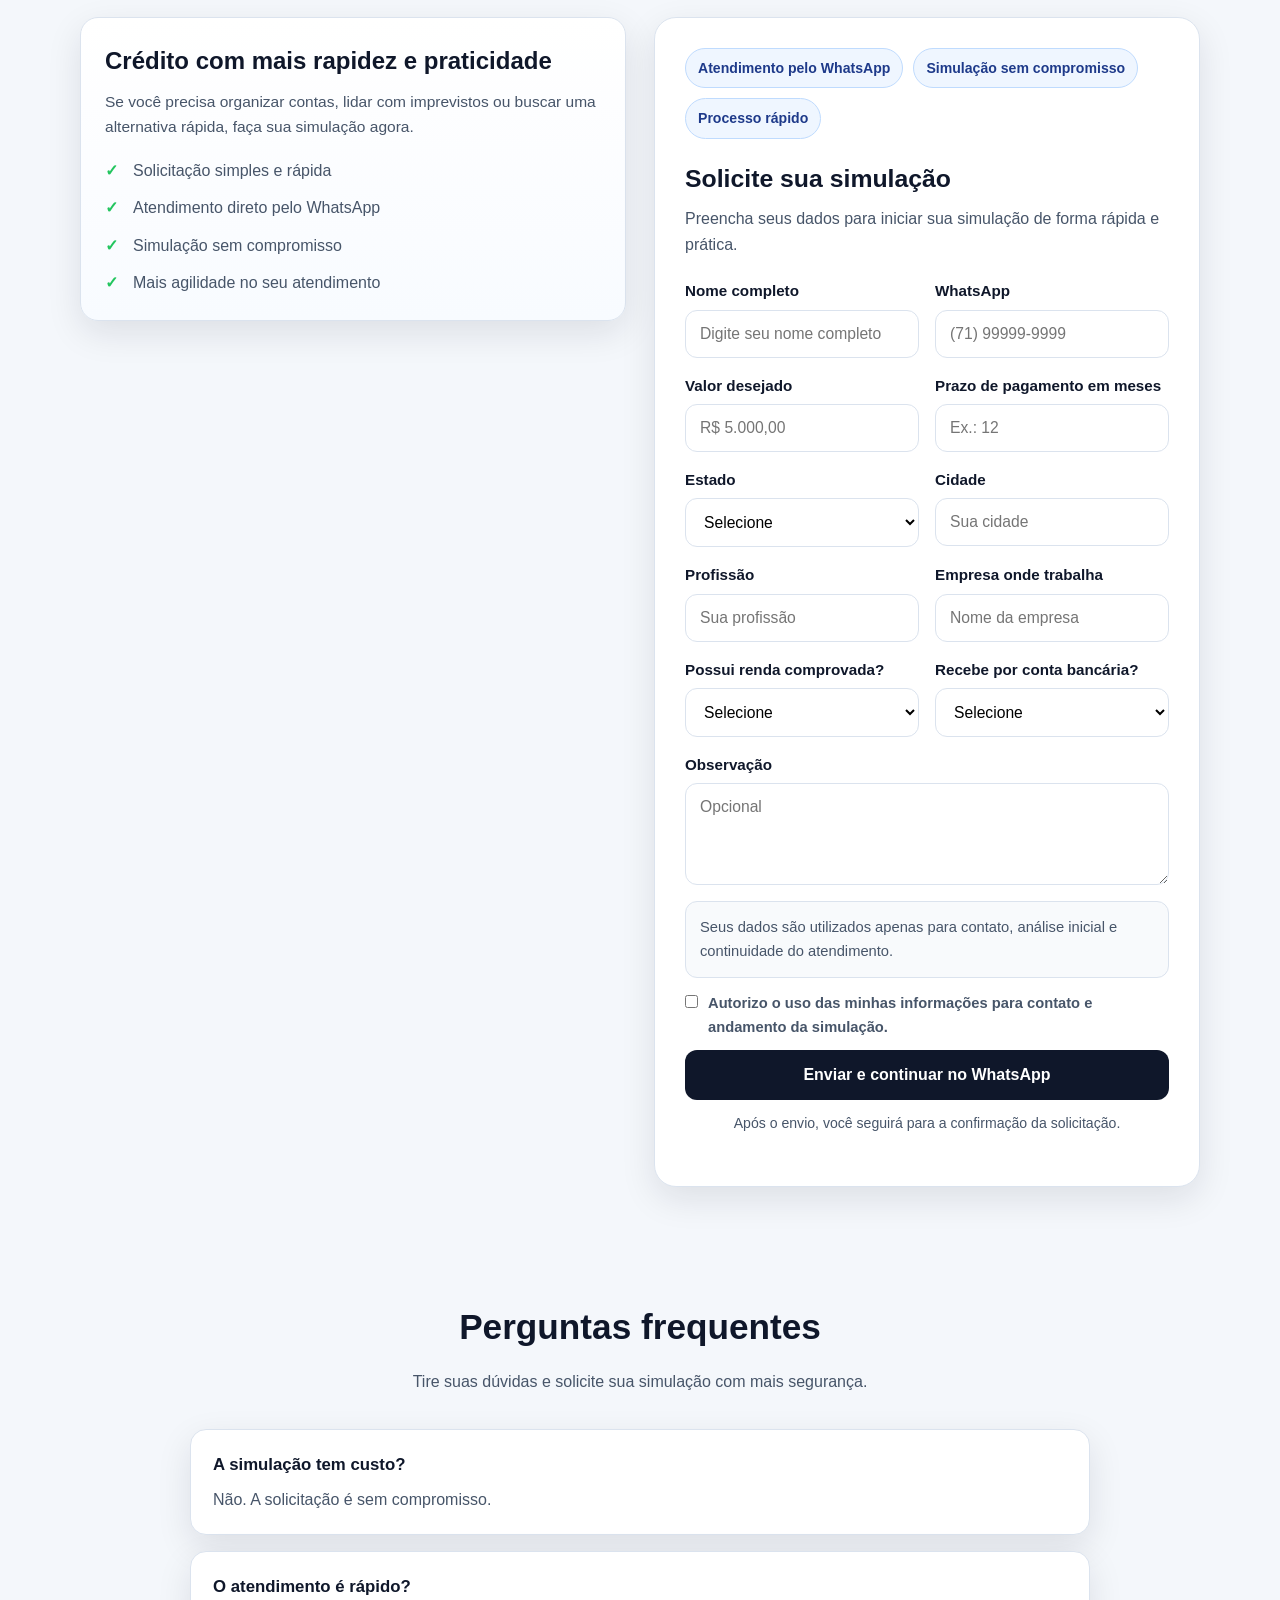
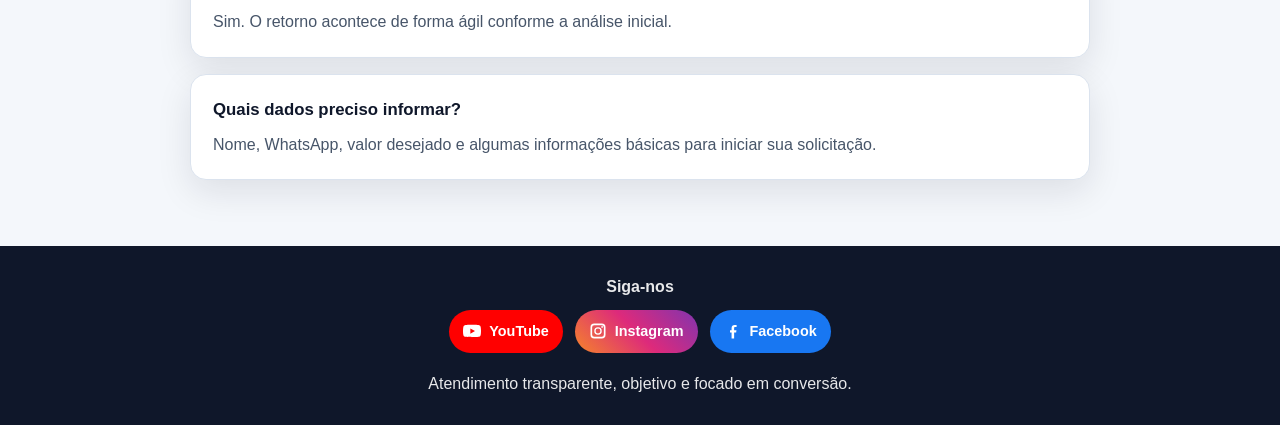
==== commit be2438b1: ""Update pages 20260412_210520"" ====
--- a/frontend/index.html
+++ b/frontend/index.html
@@ -171,7 +171,7 @@
               </div>
 
               <div class="form-group">
-                <label for="prazo">Prazo para pagamento (em meses)</label>
+                <label for="prazo">Prazo de pagamento em meses</label>
                 <input type="number" id="prazo" name="prazo" placeholder="Ex.: 12" min="1" step="1" required />
               </div>
 
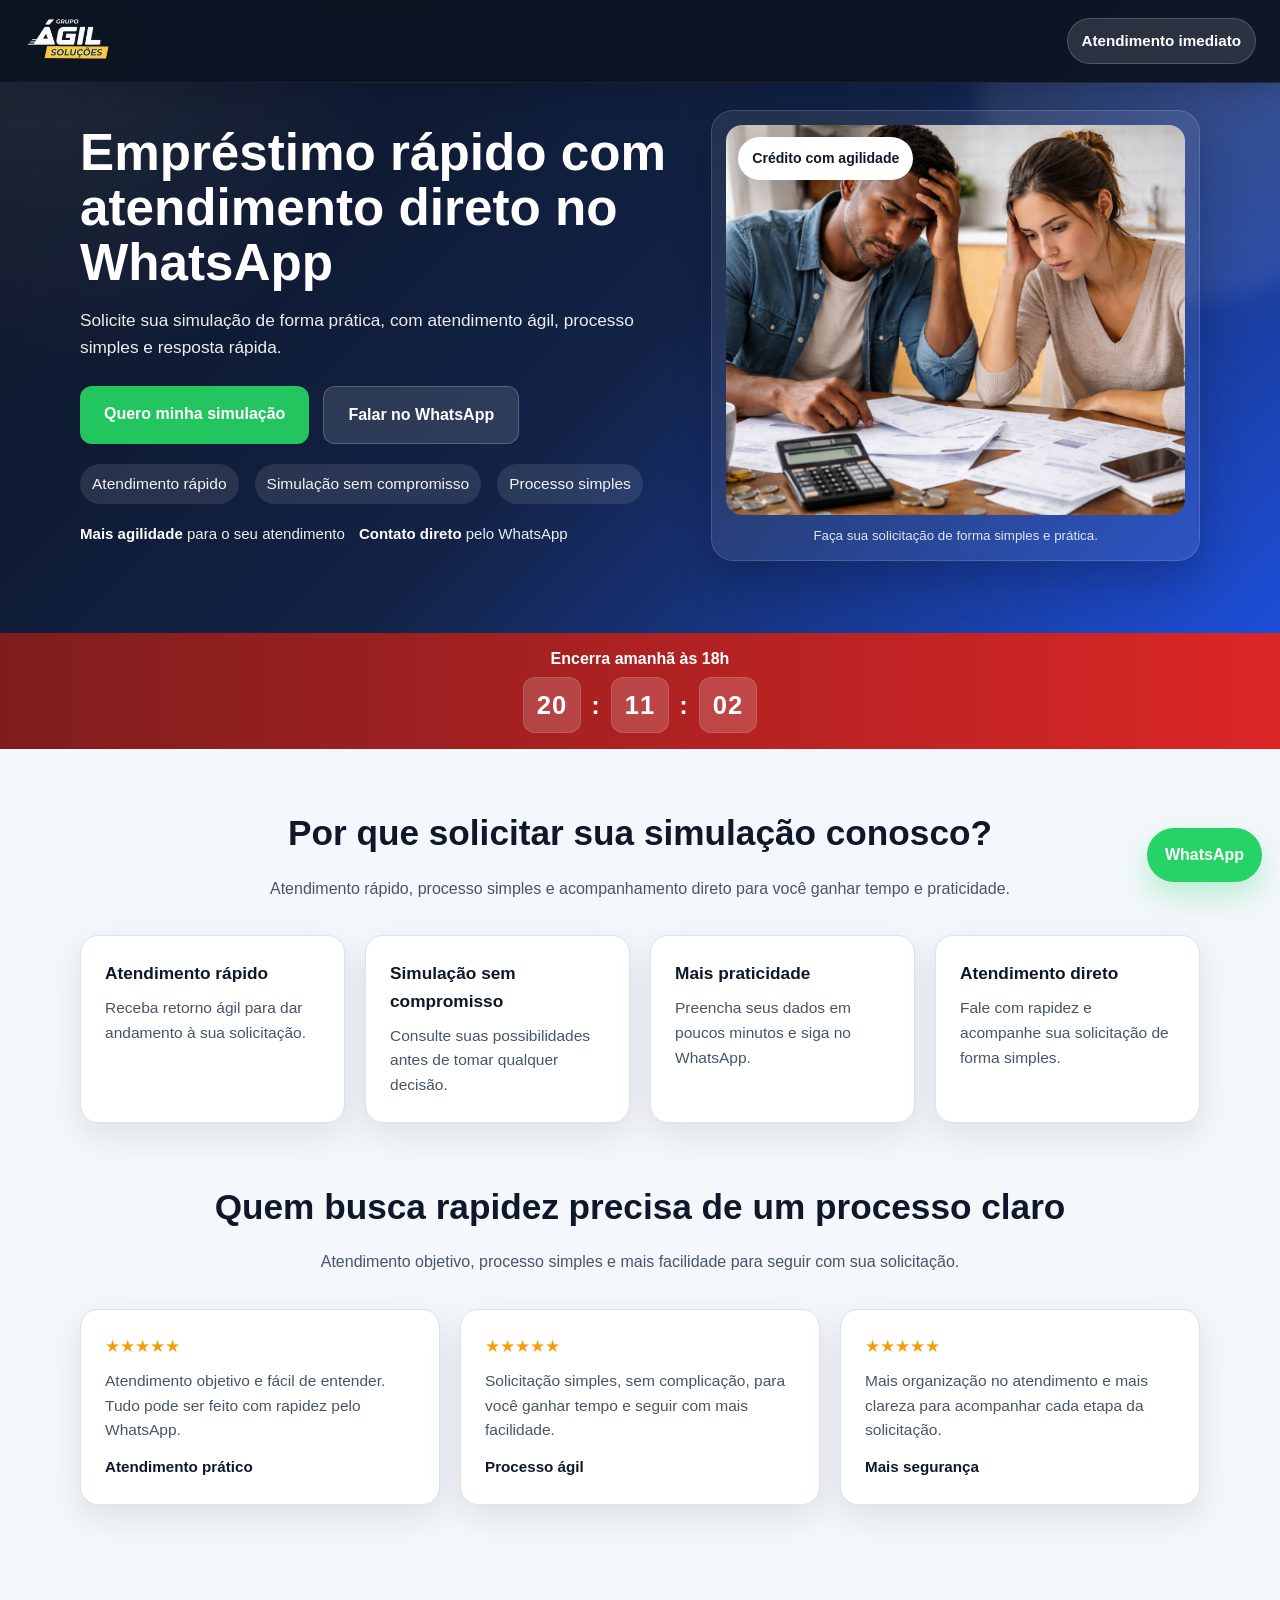
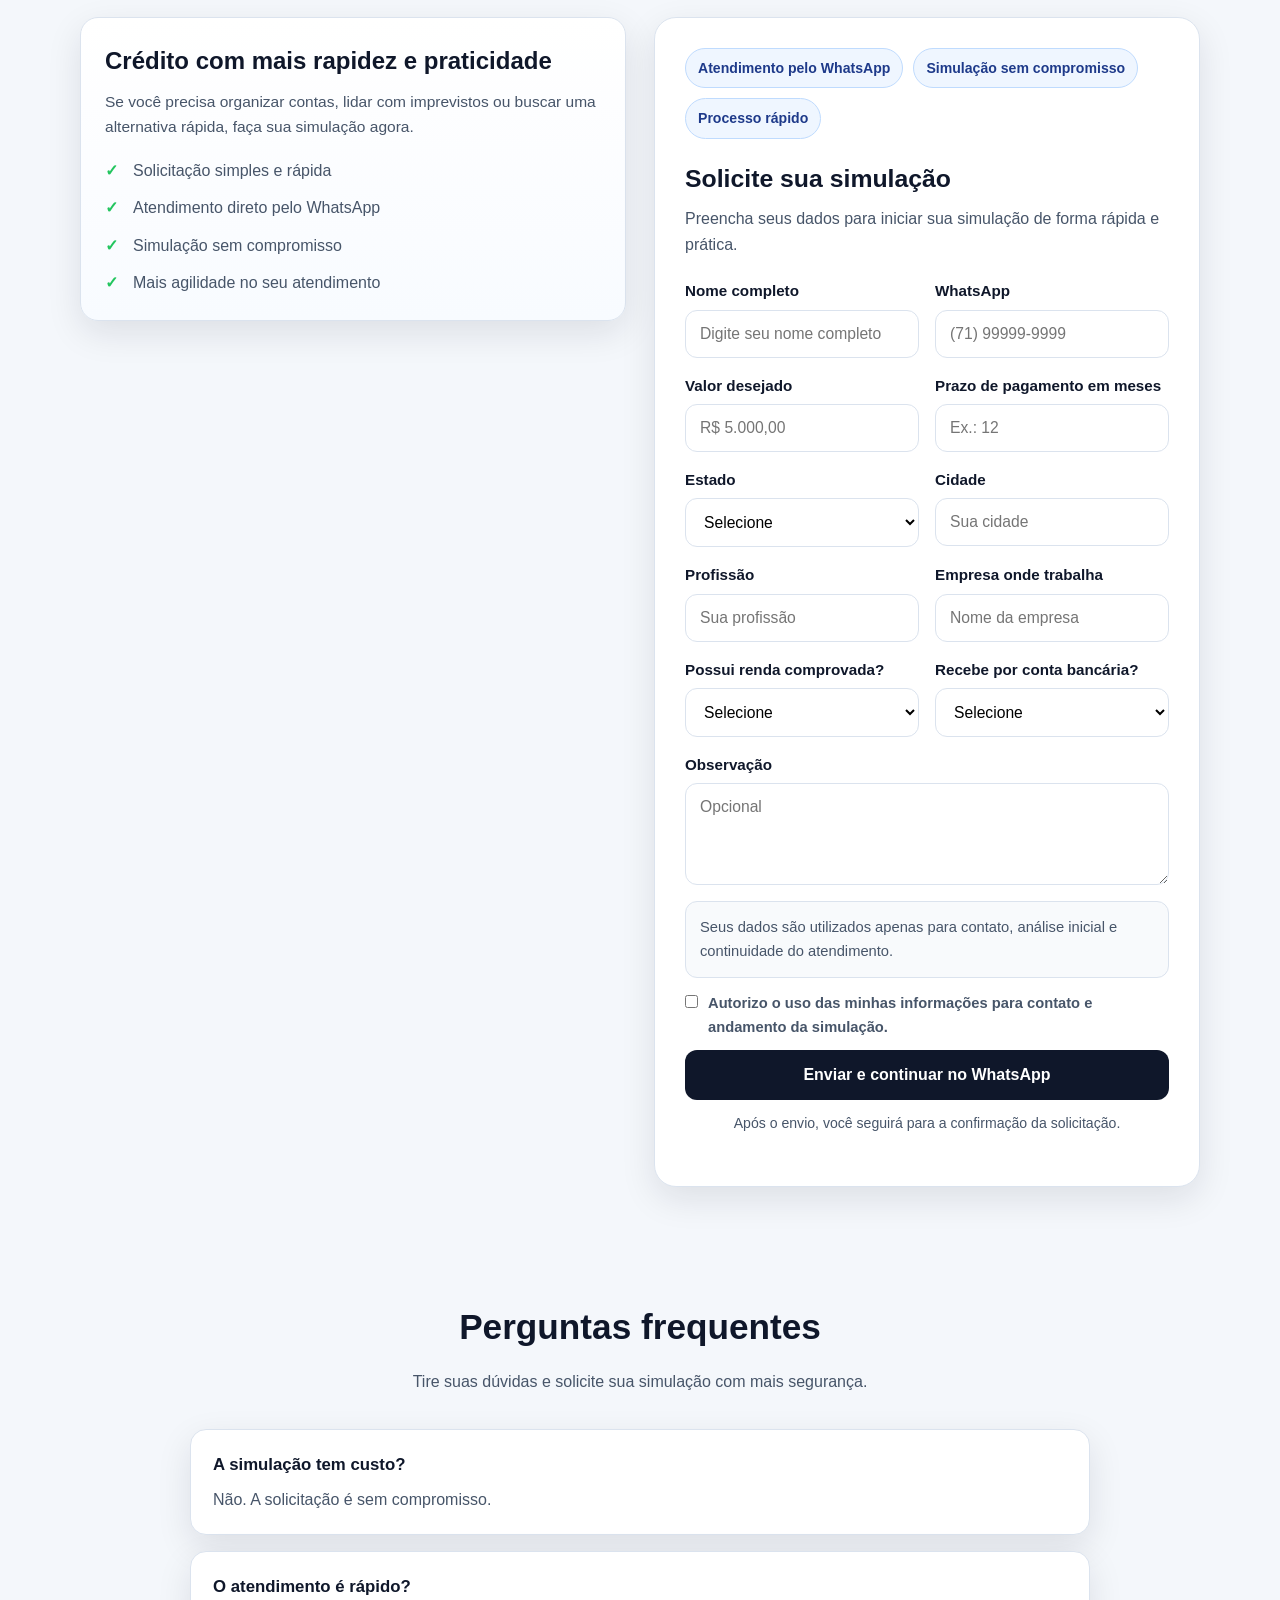
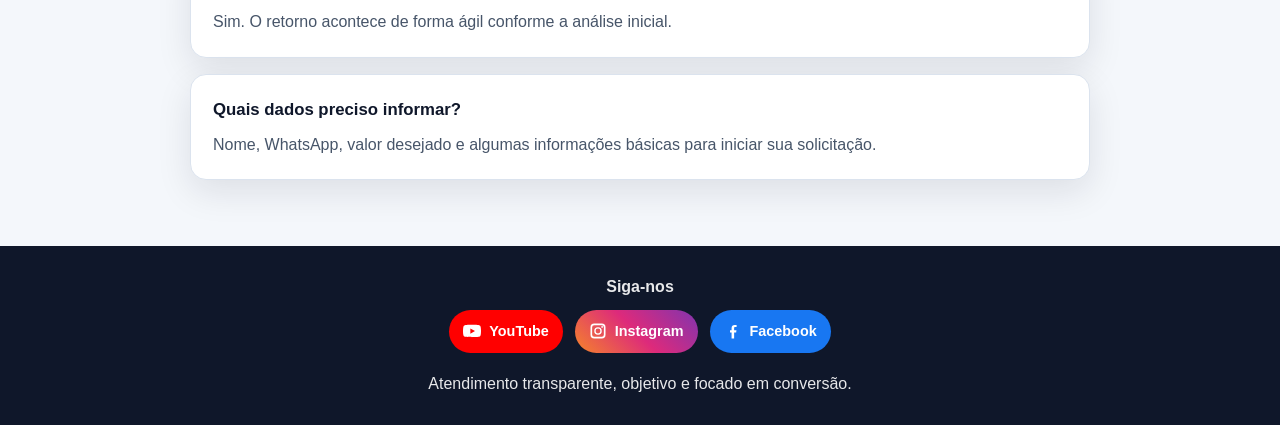
==== commit e7cfe592: "Update pages 20260413_140715" ====
--- a/frontend/index.html
+++ b/frontend/index.html
@@ -179,33 +179,33 @@
                 <label for="estado">Estado</label>
                 <select id="estado" name="estado" required>
                   <option value="">Selecione</option>
-                  <option value="AC">AC</option>
-                  <option value="AL">AL</option>
-                  <option value="AP">AP</option>
-                  <option value="AM">AM</option>
+                  <!-- <option value="AC">AC</option> -->
+                  <!-- <option value="AL">AL</option> -->
+                  <!-- <option value="AP">AP</option> -->
+                  <!-- <option value="AM">AM</option> -->
                   <option value="BA">BA</option>
-                  <option value="CE">CE</option>
-                  <option value="DF">DF</option>
-                  <option value="ES">ES</option>
-                  <option value="GO">GO</option>
-                  <option value="MA">MA</option>
-                  <option value="MT">MT</option>
-                  <option value="MS">MS</option>
-                  <option value="MG">MG</option>
-                  <option value="PA">PA</option>
-                  <option value="PB">PB</option>
-                  <option value="PR">PR</option>
-                  <option value="PE">PE</option>
-                  <option value="PI">PI</option>
-                  <option value="RJ">RJ</option>
-                  <option value="RN">RN</option>
-                  <option value="RS">RS</option>
-                  <option value="RO">RO</option>
-                  <option value="RR">RR</option>
-                  <option value="SC">SC</option>
-                  <option value="SP">SP</option>
+                  <!-- <option value="CE">CE</option> -->
+                  <!-- <option value="DF">DF</option> -->
+                  <!-- <option value="ES">ES</option> -->
+                  <!-- <option value="GO">GO</option> -->
+                  <!-- <option value="MA">MA</option> -->
+                  <!-- <option value="MT">MT</option> -->
+                  <!-- <option value="MS">MS</option> -->
+                  <!-- <option value="MG">MG</option> -->
+                  <!-- <option value="PA">PA</option> -->
+                  <!-- <option value="PB">PB</option> -->
+                  <!-- <option value="PR">PR</option> -->
+                  <!-- <option value="PE">PE</option> -->
+                  <!-- <option value="PI">PI</option> -->
+                  <!-- <option value="RJ">RJ</option> -->
+                  <!-- <option value="RN">RN</option> -->
+                  <!-- <option value="RS">RS</option> -->
+                  <!-- <option value="RO">RO</option> -->
+                  <!-- <option value="RR">RR</option> -->
+                  <!-- <option value="SC">SC</option> -->
+                  <!-- <option value="SP">SP</option> -->
                   <option value="SE">SE</option>
-                  <option value="TO">TO</option>
+                  <!-- <option value="TO">TO</option> -->
                 </select>
               </div>
 
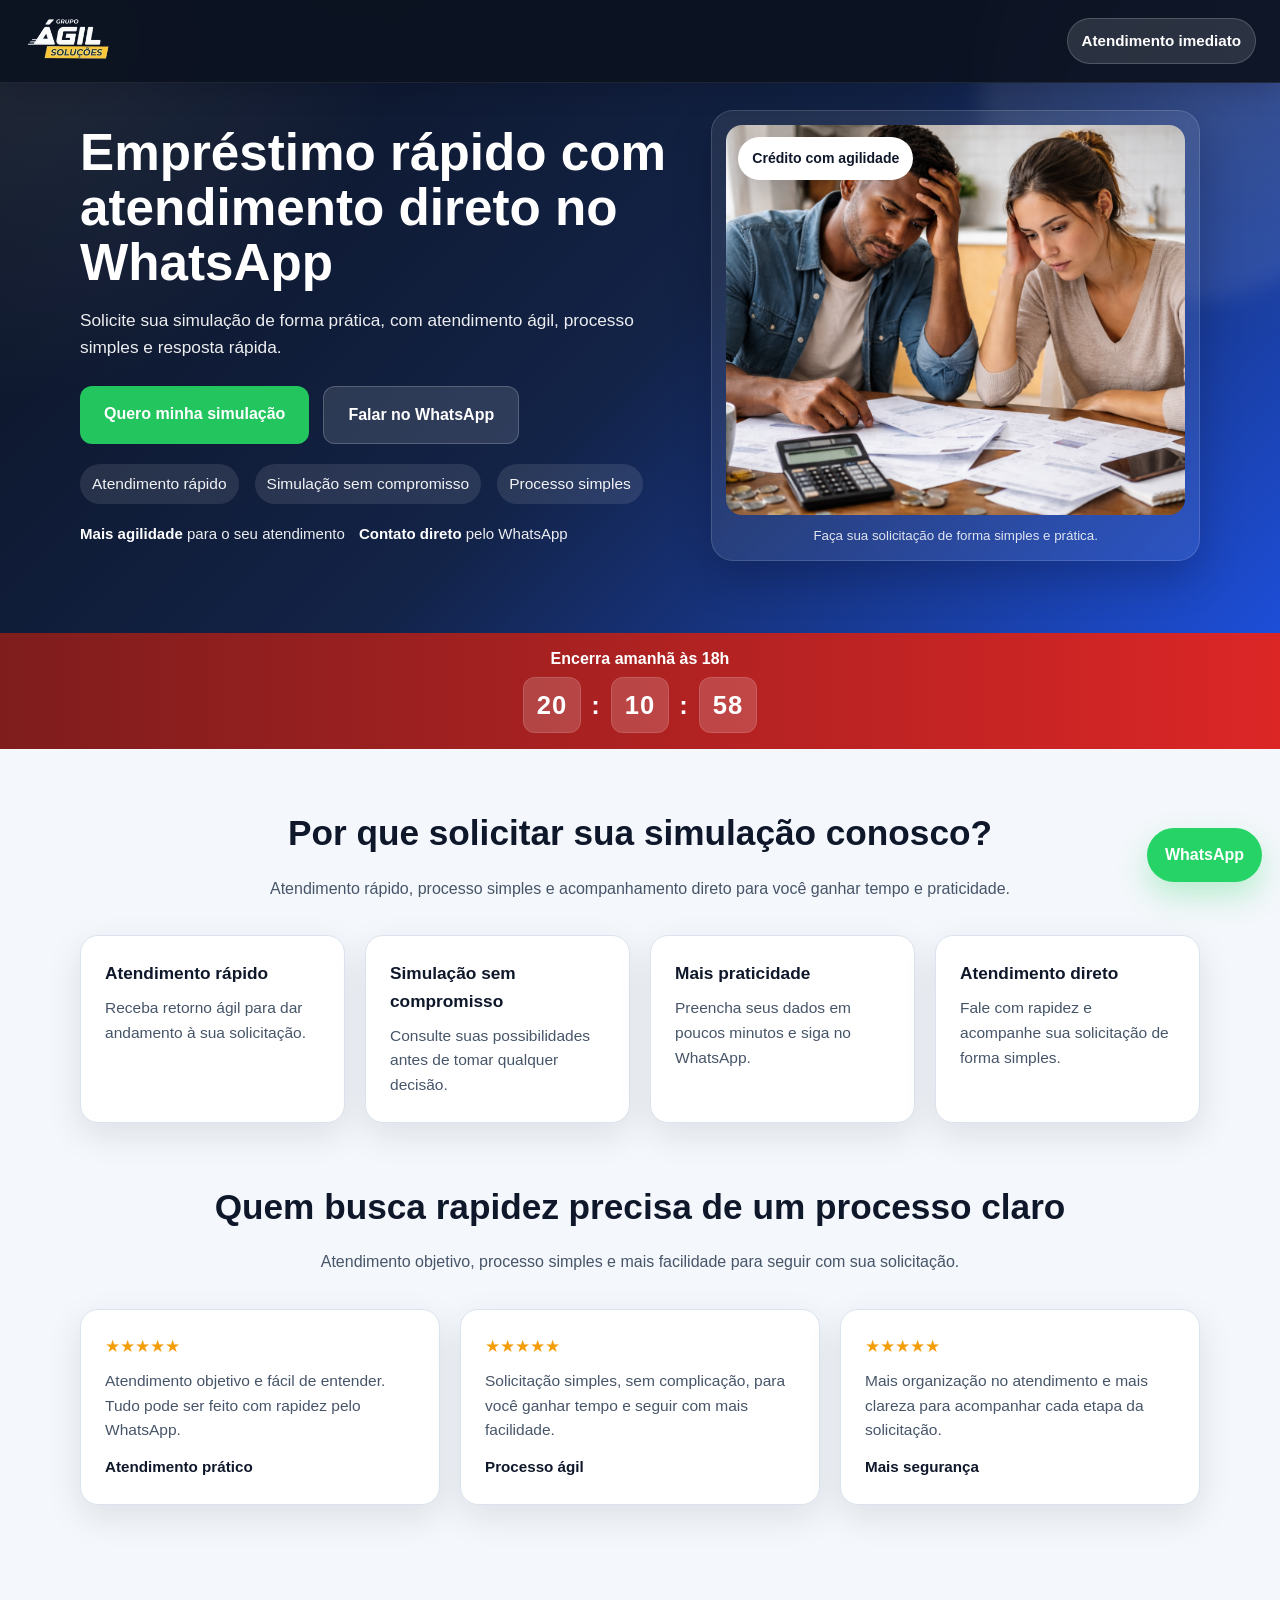
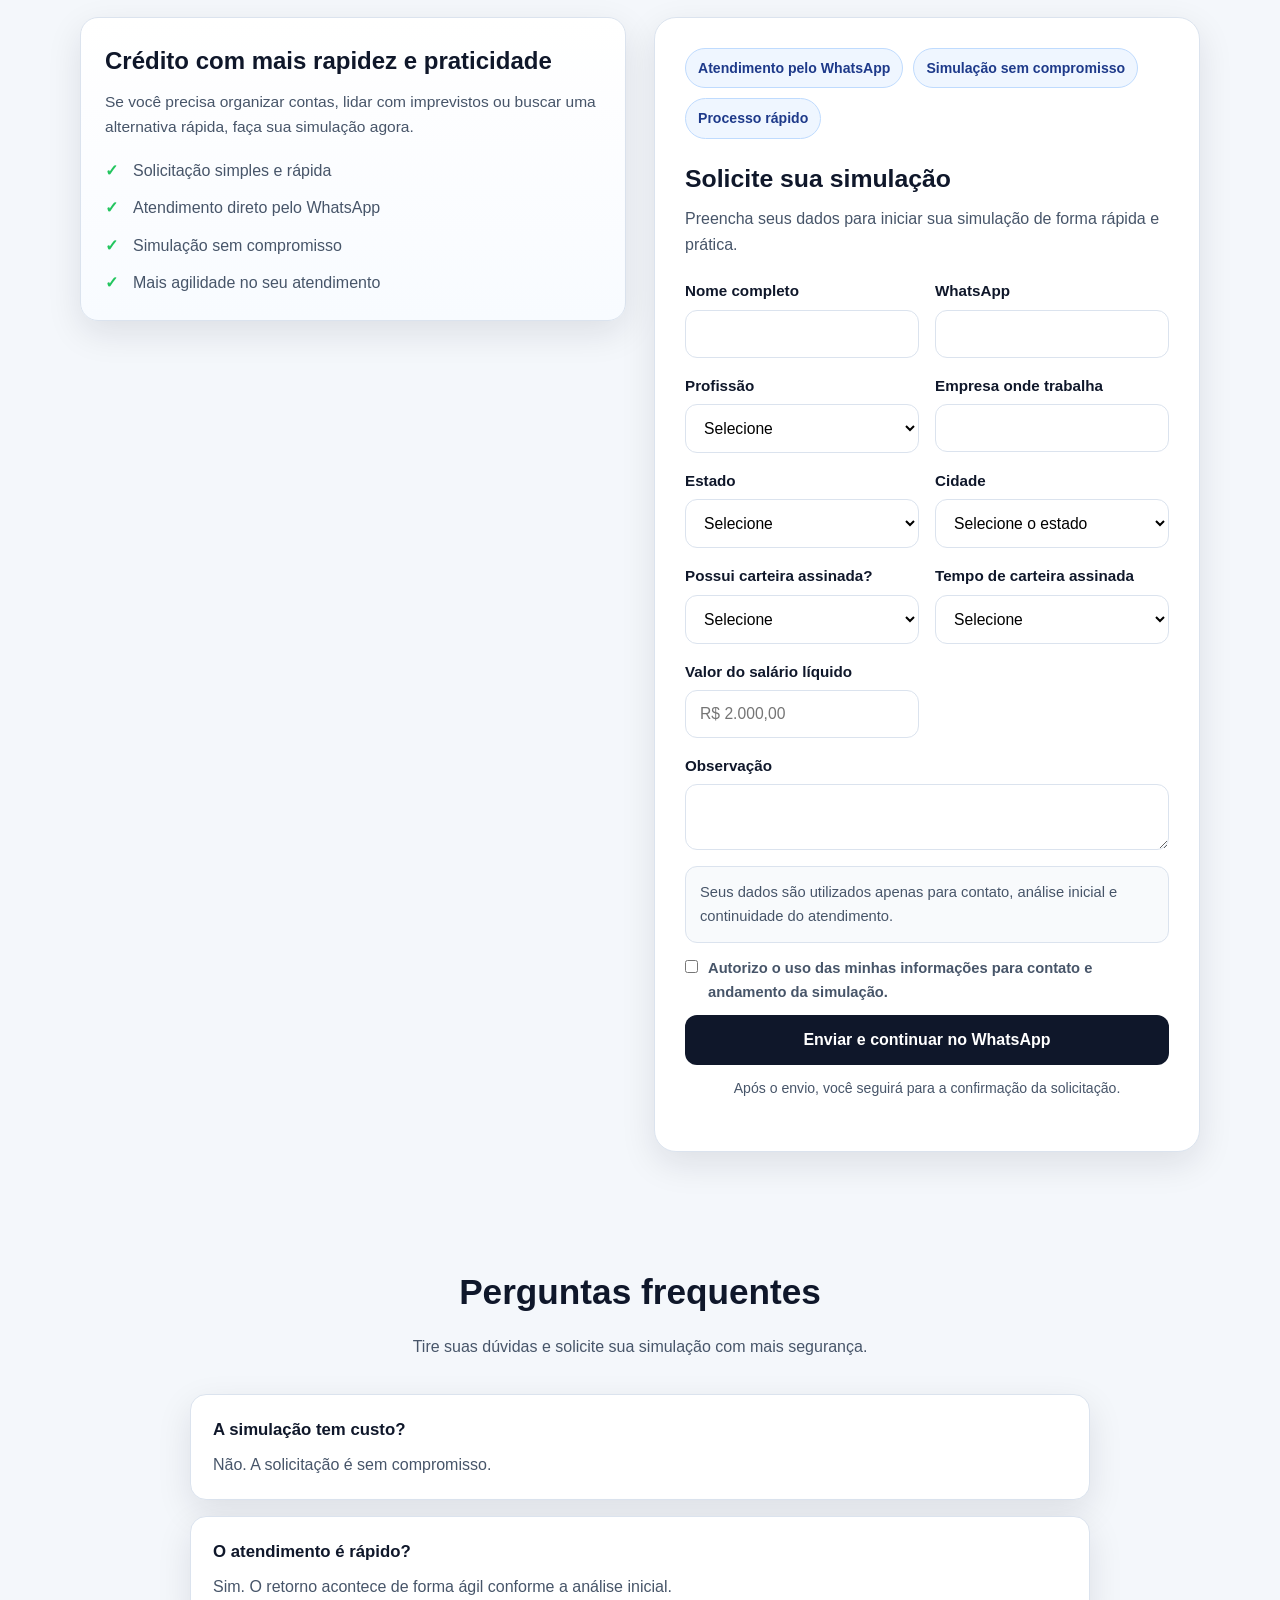
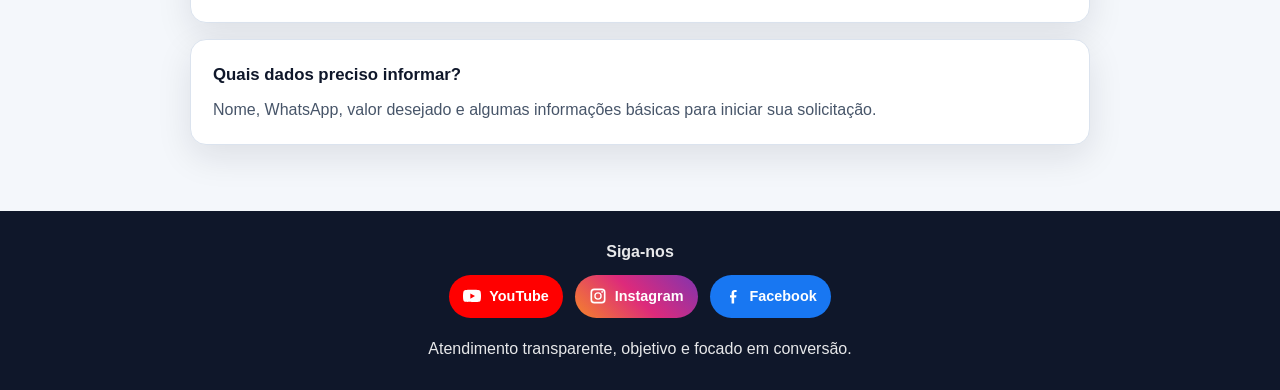
==== commit b1d81c2e: "Update pages 20260413_151055" ====
--- a/frontend/index.html
+++ b/frontend/index.html
@@ -155,29 +155,43 @@
 
           <form id="leadForm">
             <div class="form-grid">
+
+              <!-- Nome -->
               <div class="form-group">
                 <label for="nome">Nome completo</label>
-                <input type="text" id="nome" name="nome" placeholder="Digite seu nome completo" required />
-              </div>
-
+                <input type="text" id="nome" required />
+              </div>
+
+              <!-- WhatsApp -->
               <div class="form-group">
                 <label for="telefone">WhatsApp</label>
-                <input type="text" id="telefone" name="telefone" placeholder="(71) 99999-9999" required />
-              </div>
-
-              <div class="form-group">
-                <label for="valor">Valor desejado</label>
-                <input type="text" id="valor" name="valor" placeholder="R$ 5.000,00" required />
-              </div>
-
-              <div class="form-group">
-                <label for="prazo">Prazo de pagamento em meses</label>
-                <input type="number" id="prazo" name="prazo" placeholder="Ex.: 12" min="1" step="1" required />
-              </div>
-
+                <input type="text" id="telefone" required />
+              </div>
+
+              <!-- Profissão -->
+              <div class="form-group">
+                <label for="profissao">Profissão</label>
+                <select id="profissao" required>
+                  <option value="">Selecione</option>
+                  <option>Servidor público</option>
+                  <option>CLT</option>
+                  <option>Aposentado</option>
+                  <option>Empresário</option>
+                  <option>Profissional liberal</option>
+                  <option>Autônomo</option>
+                </select>
+              </div>
+
+              <!-- Empresa -->
+              <div class="form-group">
+                <label for="empresa">Empresa onde trabalha</label>
+                <input type="text" id="empresa" />
+              </div>
+
+              <!-- Estado -->
               <div class="form-group">
                 <label for="estado">Estado</label>
-                <select id="estado" name="estado" required>
+                <select id="estado" required>
                   <option value="">Selecione</option>
                   <!-- <option value="AC">AC</option> -->
                   <!-- <option value="AL">AL</option> -->
@@ -209,44 +223,51 @@
                 </select>
               </div>
 
+              <!-- Cidade -->
               <div class="form-group">
                 <label for="cidade">Cidade</label>
-                <input type="text" id="cidade" name="cidade" placeholder="Sua cidade" required />
-              </div>
-
-              <div class="form-group">
-                <label for="profissao">Profissão</label>
-                <input type="text" id="profissao" name="profissao" placeholder="Sua profissão" required />
-              </div>
-
-              <div class="form-group">
-                <label for="empresa">Empresa onde trabalha</label>
-                <input type="text" id="empresa" name="empresa" placeholder="Nome da empresa" required />
-              </div>
-
-              <div class="form-group">
-                <label for="renda">Possui renda comprovada?</label>
-                <select id="renda" name="renda" required>
+                <select id="cidade" required>
+                  <option value="">Selecione o estado</option>
+                </select>
+              </div>
+
+              <!-- Carteira -->
+              <div class="form-group">
+                <label for="carteira">Possui carteira assinada?</label>
+                <select id="carteira" required>
                   <option value="">Selecione</option>
-                  <option value="Sim">Sim</option>
-                  <option value="Não">Não</option>
-                </select>
-              </div>
-
-              <div class="form-group">
-                <label for="conta">Recebe por conta bancária?</label>
-                <select id="conta" name="conta" required>
+                  <option>Sim</option>
+                  <option>Não</option>
+                </select>
+              </div>
+
+              <!-- Tempo -->
+              <div class="form-group">
+                <label for="tempoCarteira">Tempo de carteira assinada</label>
+                <select id="tempoCarteira" required>
                   <option value="">Selecione</option>
-                  <option value="Sim">Sim</option>
-                  <option value="Não">Não</option>
-                </select>
-              </div>
-
+                  <option>Menos de 1 ano</option>
+                  <option>1 ano</option>
+                  <option>2 anos</option>
+                  <option>Acima de 3 anos</option>
+                </select>
+              </div>
+
+              <!-- Salário -->
+              <div class="form-group">
+                <label for="salario">Valor do salário líquido</label>
+                <input type="text" id="salario" placeholder="R$ 2.000,00" required />
+              </div>
+
+              <!-- Observação -->
               <div class="form-group full">
                 <label for="mensagemExtra">Observação</label>
-                <textarea id="mensagemExtra" name="mensagemExtra" rows="4" placeholder="Opcional"></textarea>
-              </div>
+                <textarea id="mensagemExtra"></textarea>
+              </div>
+
             </div>
+
+            <div id="statusMsg" class="status"></div>
 
             <div class="privacy-box">
               Seus dados são utilizados apenas para contato, análise inicial e continuidade do atendimento.
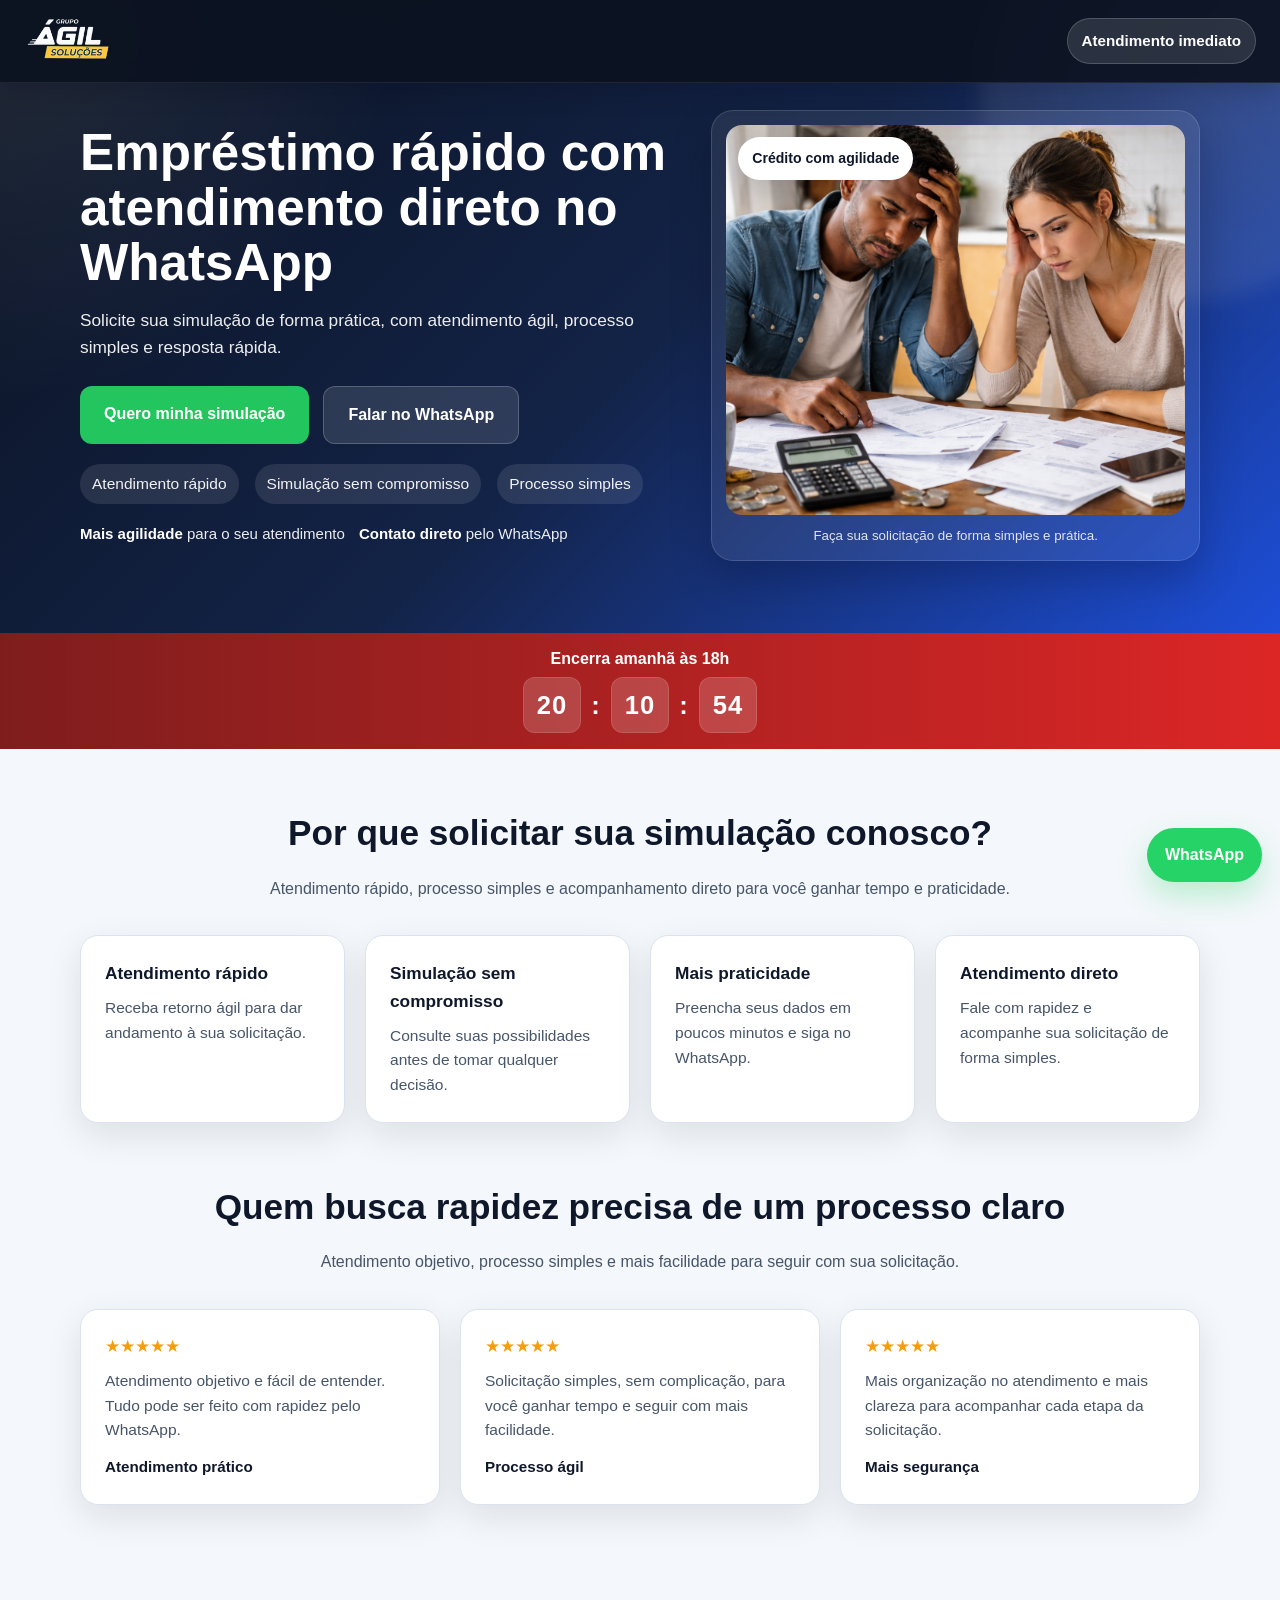
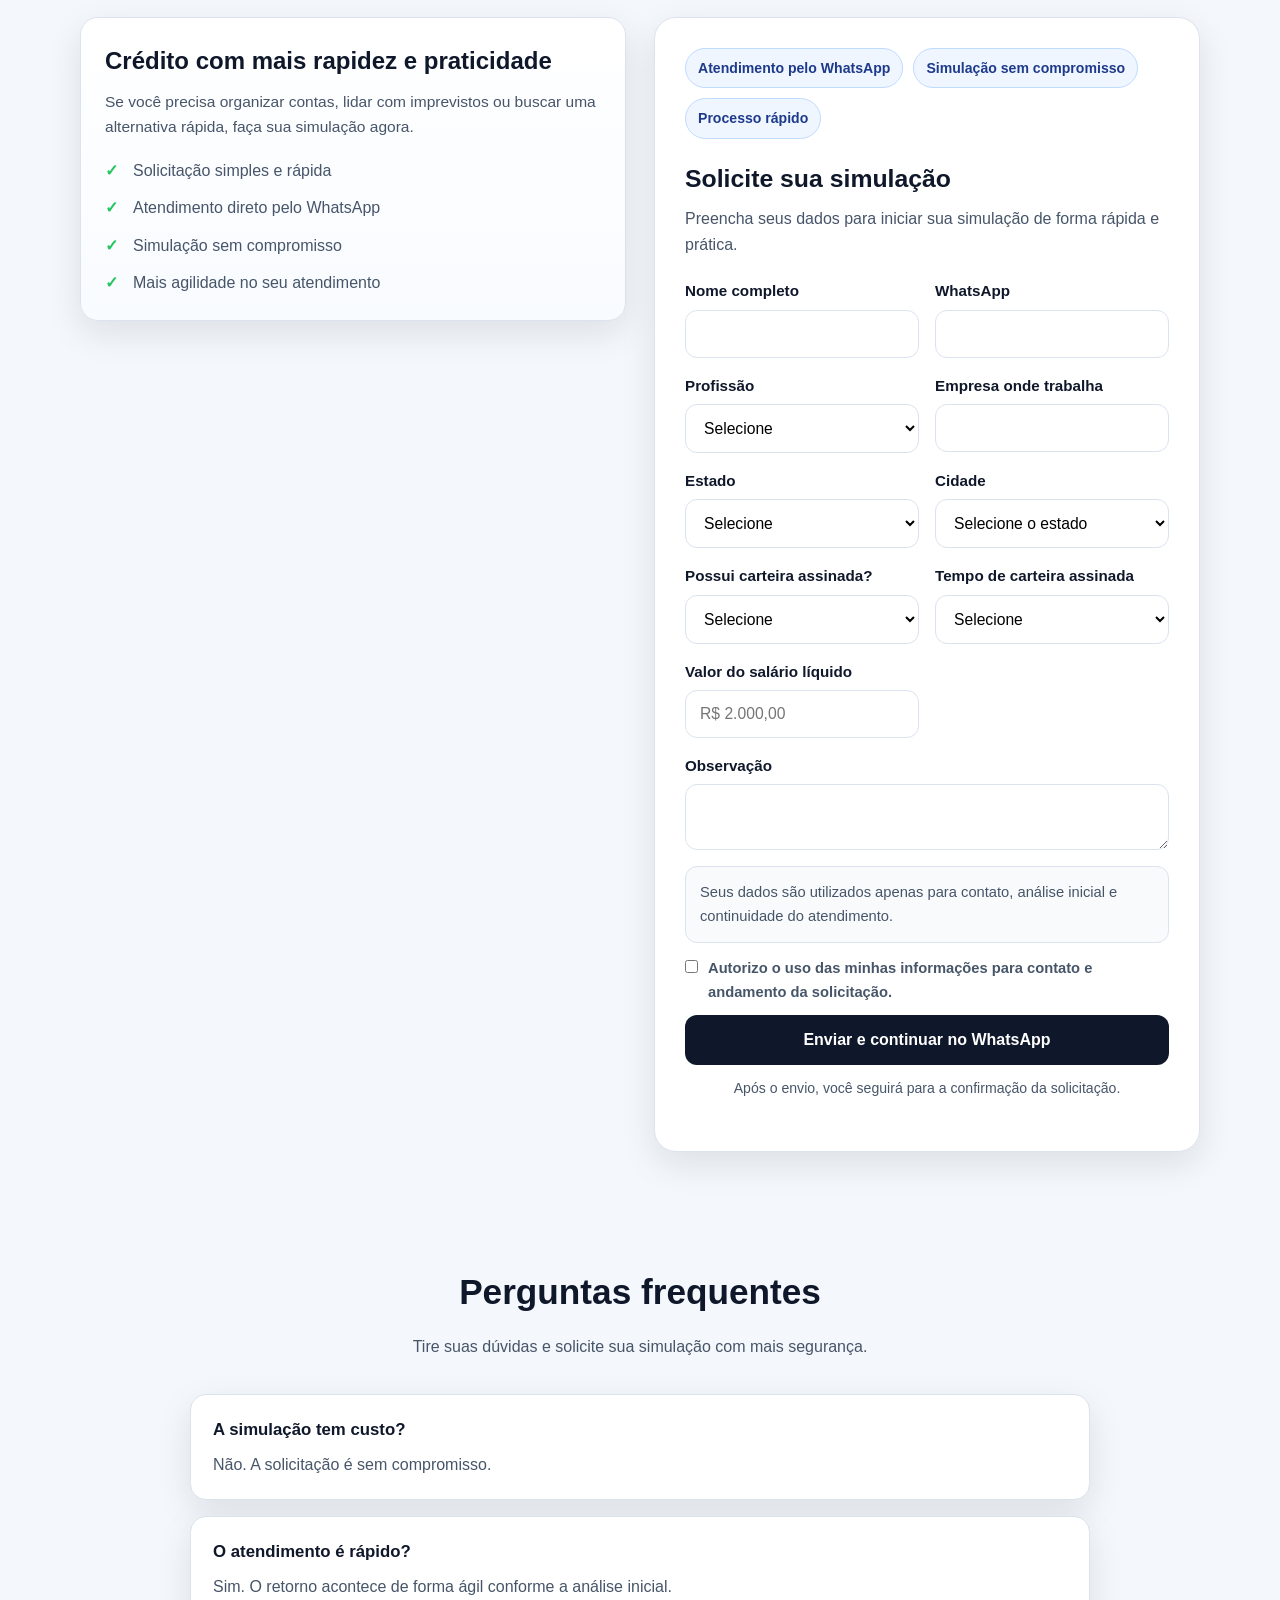
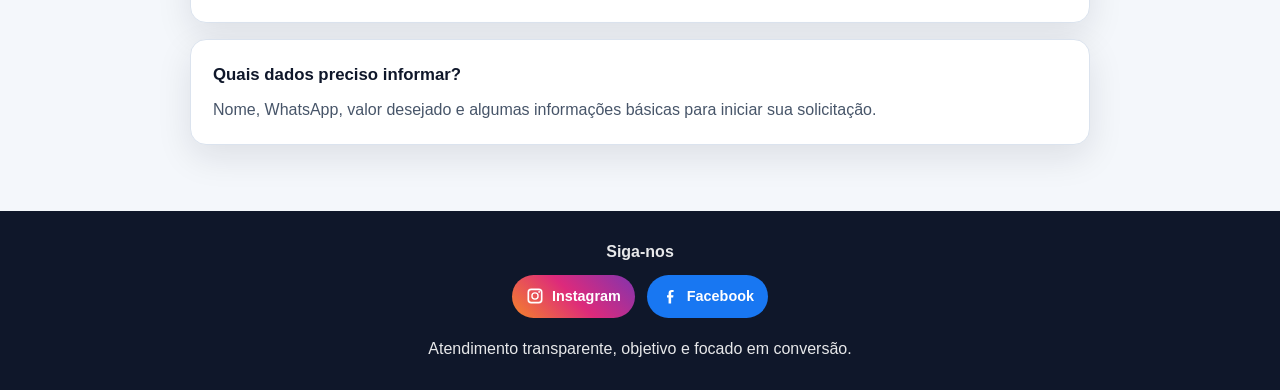
==== commit afb88e54: "Update pages 20260413_155745" ====
--- a/frontend/index.html
+++ b/frontend/index.html
@@ -156,19 +156,16 @@
           <form id="leadForm">
             <div class="form-grid">
 
-              <!-- Nome -->
               <div class="form-group">
                 <label for="nome">Nome completo</label>
                 <input type="text" id="nome" required />
               </div>
 
-              <!-- WhatsApp -->
               <div class="form-group">
                 <label for="telefone">WhatsApp</label>
                 <input type="text" id="telefone" required />
               </div>
 
-              <!-- Profissão -->
               <div class="form-group">
                 <label for="profissao">Profissão</label>
                 <select id="profissao" required>
@@ -182,48 +179,20 @@
                 </select>
               </div>
 
-              <!-- Empresa -->
               <div class="form-group">
                 <label for="empresa">Empresa onde trabalha</label>
                 <input type="text" id="empresa" />
               </div>
 
-              <!-- Estado -->
               <div class="form-group">
                 <label for="estado">Estado</label>
                 <select id="estado" required>
                   <option value="">Selecione</option>
-                  <!-- <option value="AC">AC</option> -->
-                  <!-- <option value="AL">AL</option> -->
-                  <!-- <option value="AP">AP</option> -->
-                  <!-- <option value="AM">AM</option> -->
                   <option value="BA">BA</option>
-                  <!-- <option value="CE">CE</option> -->
-                  <!-- <option value="DF">DF</option> -->
-                  <!-- <option value="ES">ES</option> -->
-                  <!-- <option value="GO">GO</option> -->
-                  <!-- <option value="MA">MA</option> -->
-                  <!-- <option value="MT">MT</option> -->
-                  <!-- <option value="MS">MS</option> -->
-                  <!-- <option value="MG">MG</option> -->
-                  <!-- <option value="PA">PA</option> -->
-                  <!-- <option value="PB">PB</option> -->
-                  <!-- <option value="PR">PR</option> -->
-                  <!-- <option value="PE">PE</option> -->
-                  <!-- <option value="PI">PI</option> -->
-                  <!-- <option value="RJ">RJ</option> -->
-                  <!-- <option value="RN">RN</option> -->
-                  <!-- <option value="RS">RS</option> -->
-                  <!-- <option value="RO">RO</option> -->
-                  <!-- <option value="RR">RR</option> -->
-                  <!-- <option value="SC">SC</option> -->
-                  <!-- <option value="SP">SP</option> -->
                   <option value="SE">SE</option>
-                  <!-- <option value="TO">TO</option> -->
-                </select>
-              </div>
-
-              <!-- Cidade -->
+                </select>
+              </div>
+
               <div class="form-group">
                 <label for="cidade">Cidade</label>
                 <select id="cidade" required>
@@ -231,7 +200,6 @@
                 </select>
               </div>
 
-              <!-- Carteira -->
               <div class="form-group">
                 <label for="carteira">Possui carteira assinada?</label>
                 <select id="carteira" required>
@@ -241,7 +209,6 @@
                 </select>
               </div>
 
-              <!-- Tempo -->
               <div class="form-group">
                 <label for="tempoCarteira">Tempo de carteira assinada</label>
                 <select id="tempoCarteira" required>
@@ -253,13 +220,11 @@
                 </select>
               </div>
 
-              <!-- Salário -->
               <div class="form-group">
                 <label for="salario">Valor do salário líquido</label>
                 <input type="text" id="salario" placeholder="R$ 2.000,00" required />
               </div>
 
-              <!-- Observação -->
               <div class="form-group full">
                 <label for="mensagemExtra">Observação</label>
                 <textarea id="mensagemExtra"></textarea>
@@ -267,15 +232,13 @@
 
             </div>
 
-            <div id="statusMsg" class="status"></div>
-
             <div class="privacy-box">
               Seus dados são utilizados apenas para contato, análise inicial e continuidade do atendimento.
             </div>
 
             <label class="privacy-check" for="aceitePrivacidade">
               <input type="checkbox" id="aceitePrivacidade" required />
-              <span>Autorizo o uso das minhas informações para contato e andamento da simulação.</span>
+              <span>Autorizo o uso das minhas informações para contato e andamento da solicitação.</span>
             </label>
 
             <button type="submit" class="submit-btn">Enviar e continuar no WhatsApp</button>
@@ -314,10 +277,10 @@
       <span class="footer-social-title">Siga-nos</span>
 
       <div class="footer-social-links">
-        <a href="#" class="social-btn youtube">
+        <!-- <a href="#" class="social-btn youtube">
           <img src="./assets/img/youtube.svg" alt="YouTube" />
           <span>YouTube</span>
-        </a>
+        </a> -->
 
         <a href="#" class="social-btn instagram">
           <img src="./assets/img/instagram.svg" alt="Instagram" />
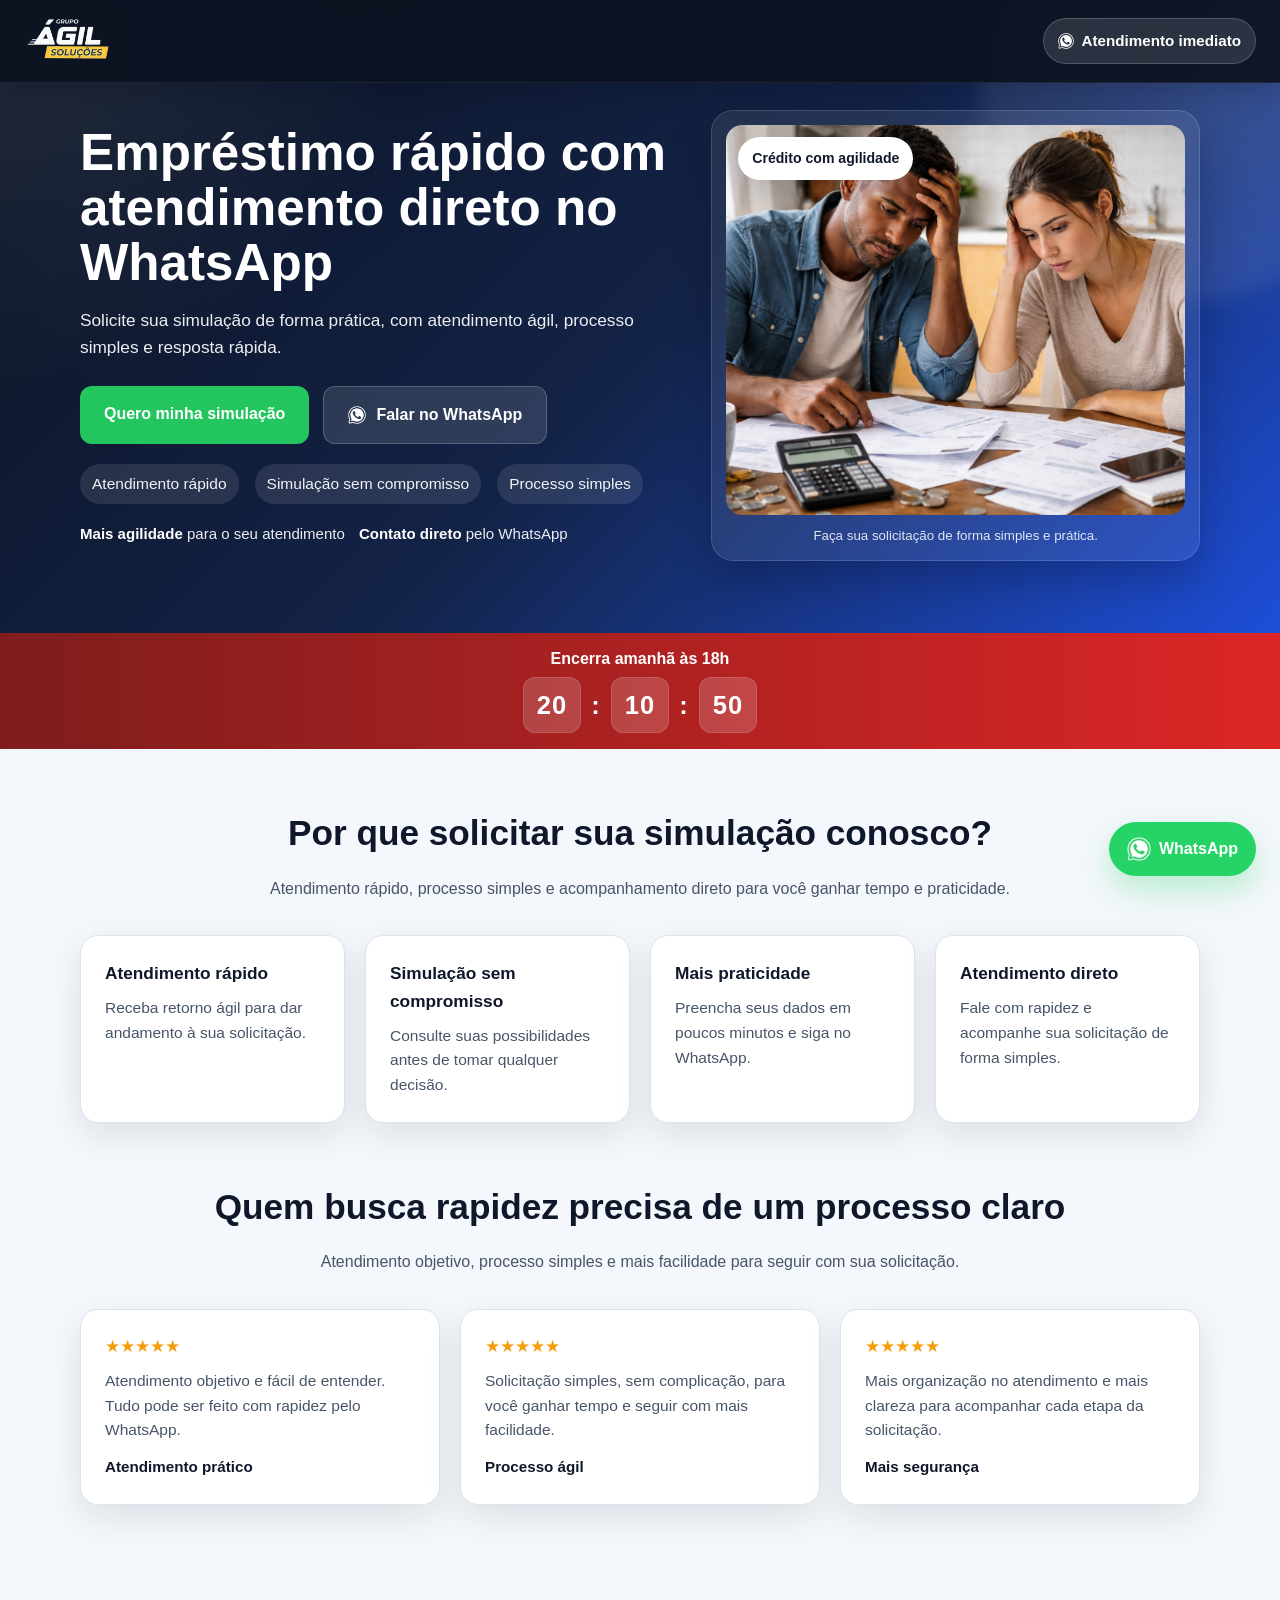
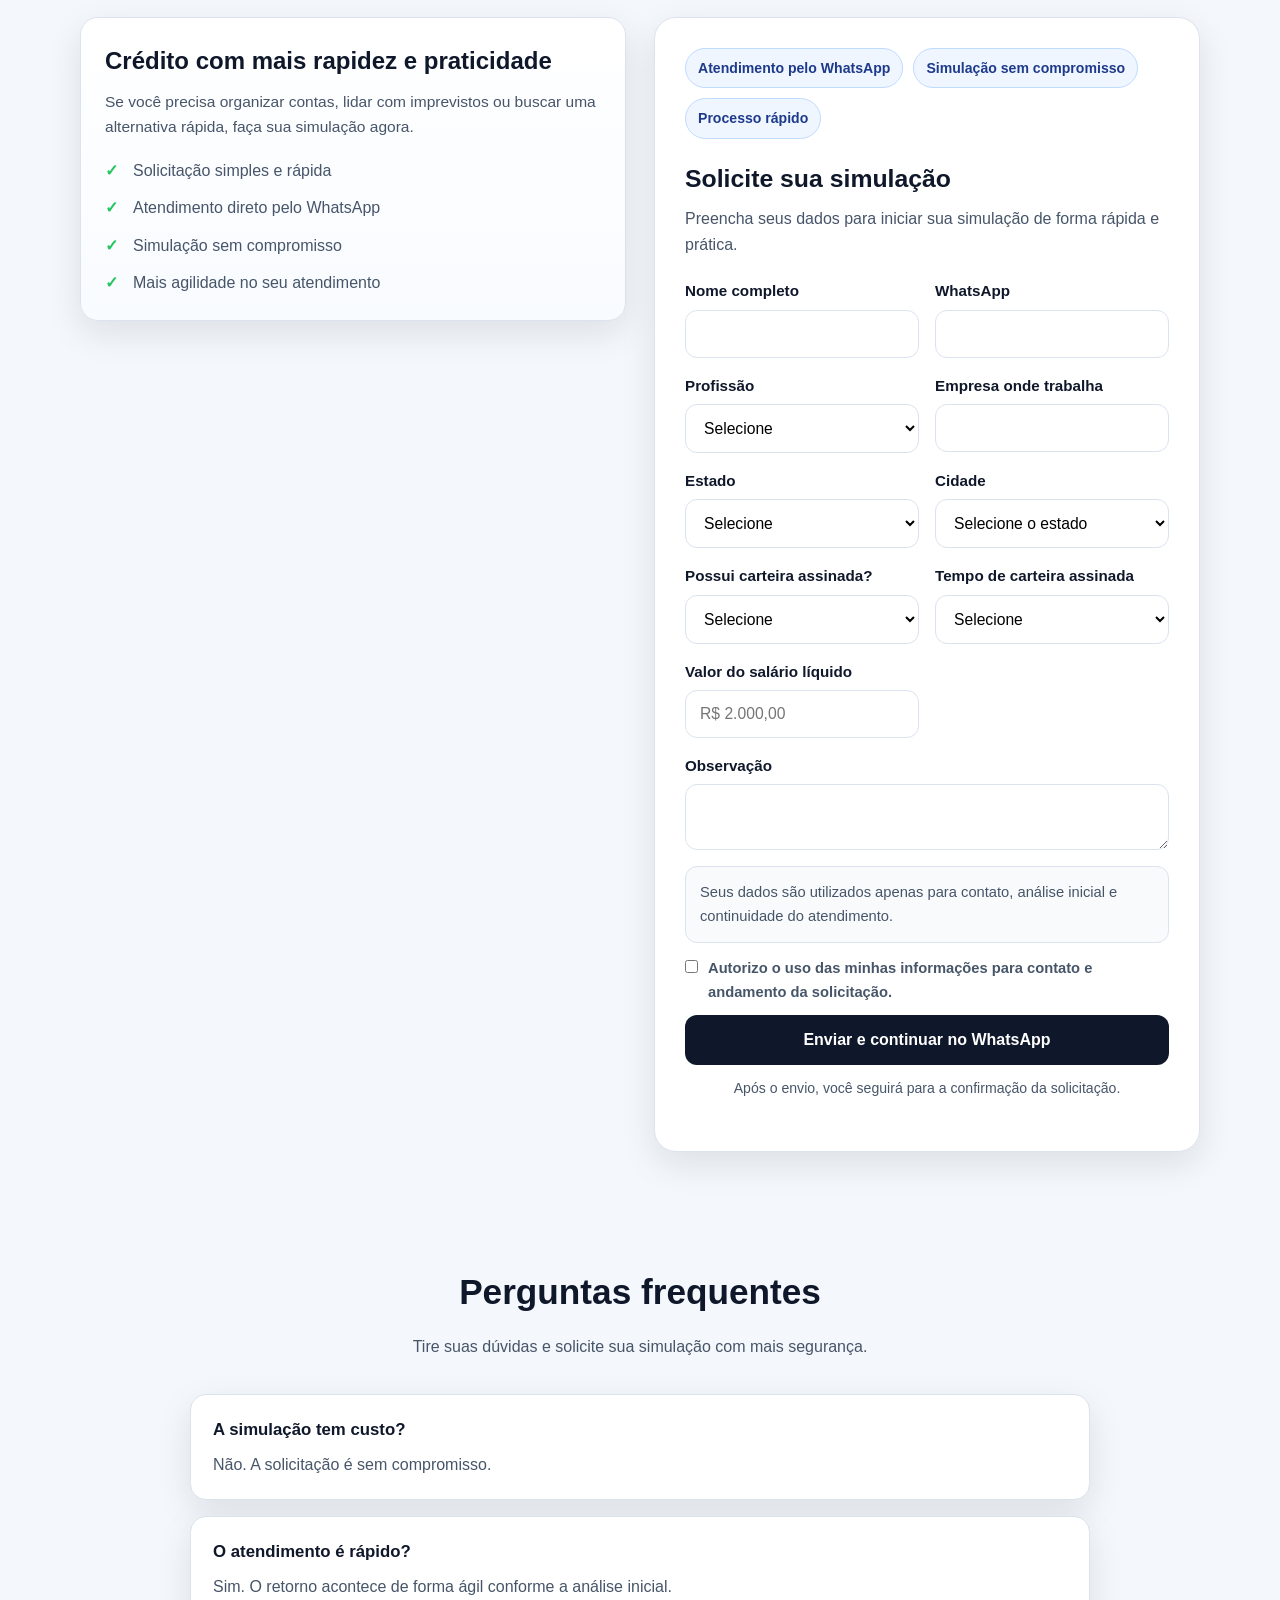
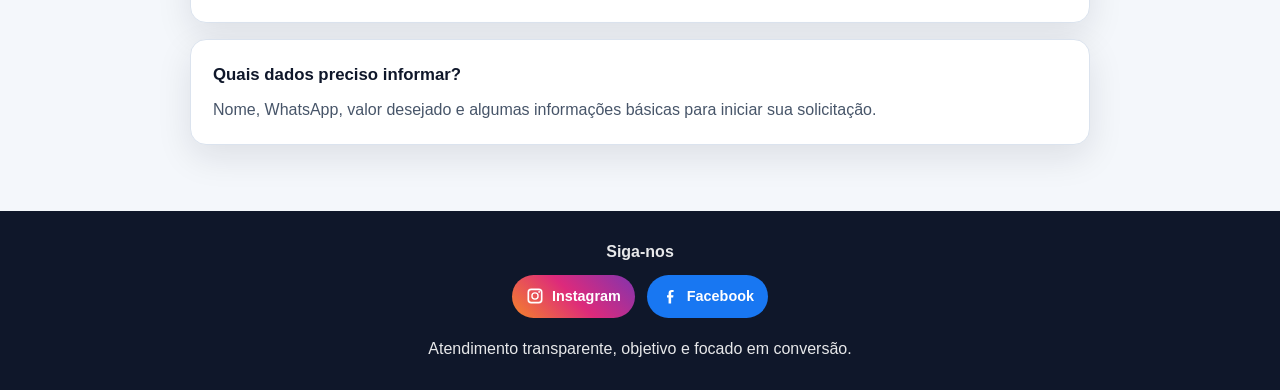
==== commit d709959e: "Update pages 20260414_092455" ====
--- a/frontend/index.html
+++ b/frontend/index.html
@@ -16,10 +16,11 @@
         </div>
 
         <a
-          class="top-contact whatsapp-link"
+          class="top-contact whatsapp-link btn-icon"
           data-message="Olá, quero fazer uma simulação de empréstimo."
           href="#"
         >
+          <img src="./assets/img/whatsapp.png" alt="WhatsApp" />
           Atendimento imediato
         </a>
       </div>
@@ -36,10 +37,11 @@
           <div class="hero-actions">
             <a class="btn btn-primary" href="#formulario">Quero minha simulação</a>
             <a
-              class="btn btn-secondary whatsapp-link"
+              class="btn btn-secondary whatsapp-link btn-icon"
               data-message="Olá, quero fazer uma simulação de empréstimo."
               href="#"
             >
+              <img src="./assets/img/whatsapp.png" alt="WhatsApp" />
               Falar no WhatsApp
             </a>
           </div>
@@ -298,12 +300,13 @@
   </footer>
 
   <a
-    class="floating-whatsapp whatsapp-link"
+    class="floating-whatsapp whatsapp-link btn-icon"
     data-message="Olá, quero fazer uma simulação de empréstimo."
     href="#"
     target="_blank"
     rel="noopener noreferrer"
   >
+    <img src="./assets/img/whatsapp.png" alt="WhatsApp" />
     WhatsApp
   </a>
 
--- a/frontend/assets/css/style.css
+++ b/frontend/assets/css/style.css
@@ -610,8 +610,8 @@
 
 .floating-whatsapp {
   position: fixed;
-  right: 18px;
-  bottom: 18px;
+  right: 24px;
+  bottom: 24px;
   z-index: 99;
   background: #25d366;
   color: white;
@@ -706,9 +706,21 @@
   height: 16px;
 }
 
+.top-contact.btn-icon {
+  display: inline-flex;
+  align-items: center;
+  gap: 8px;
+}
+
 .floating-whatsapp img {
-  width: 18px;
-  height: 18px;
+  width: 24px;
+  height: 24px;
+}
+
+.floating-whatsapp {
+  display: inline-flex;
+  align-items: center;
+  gap: 8px;
 }
 
 .hidden {
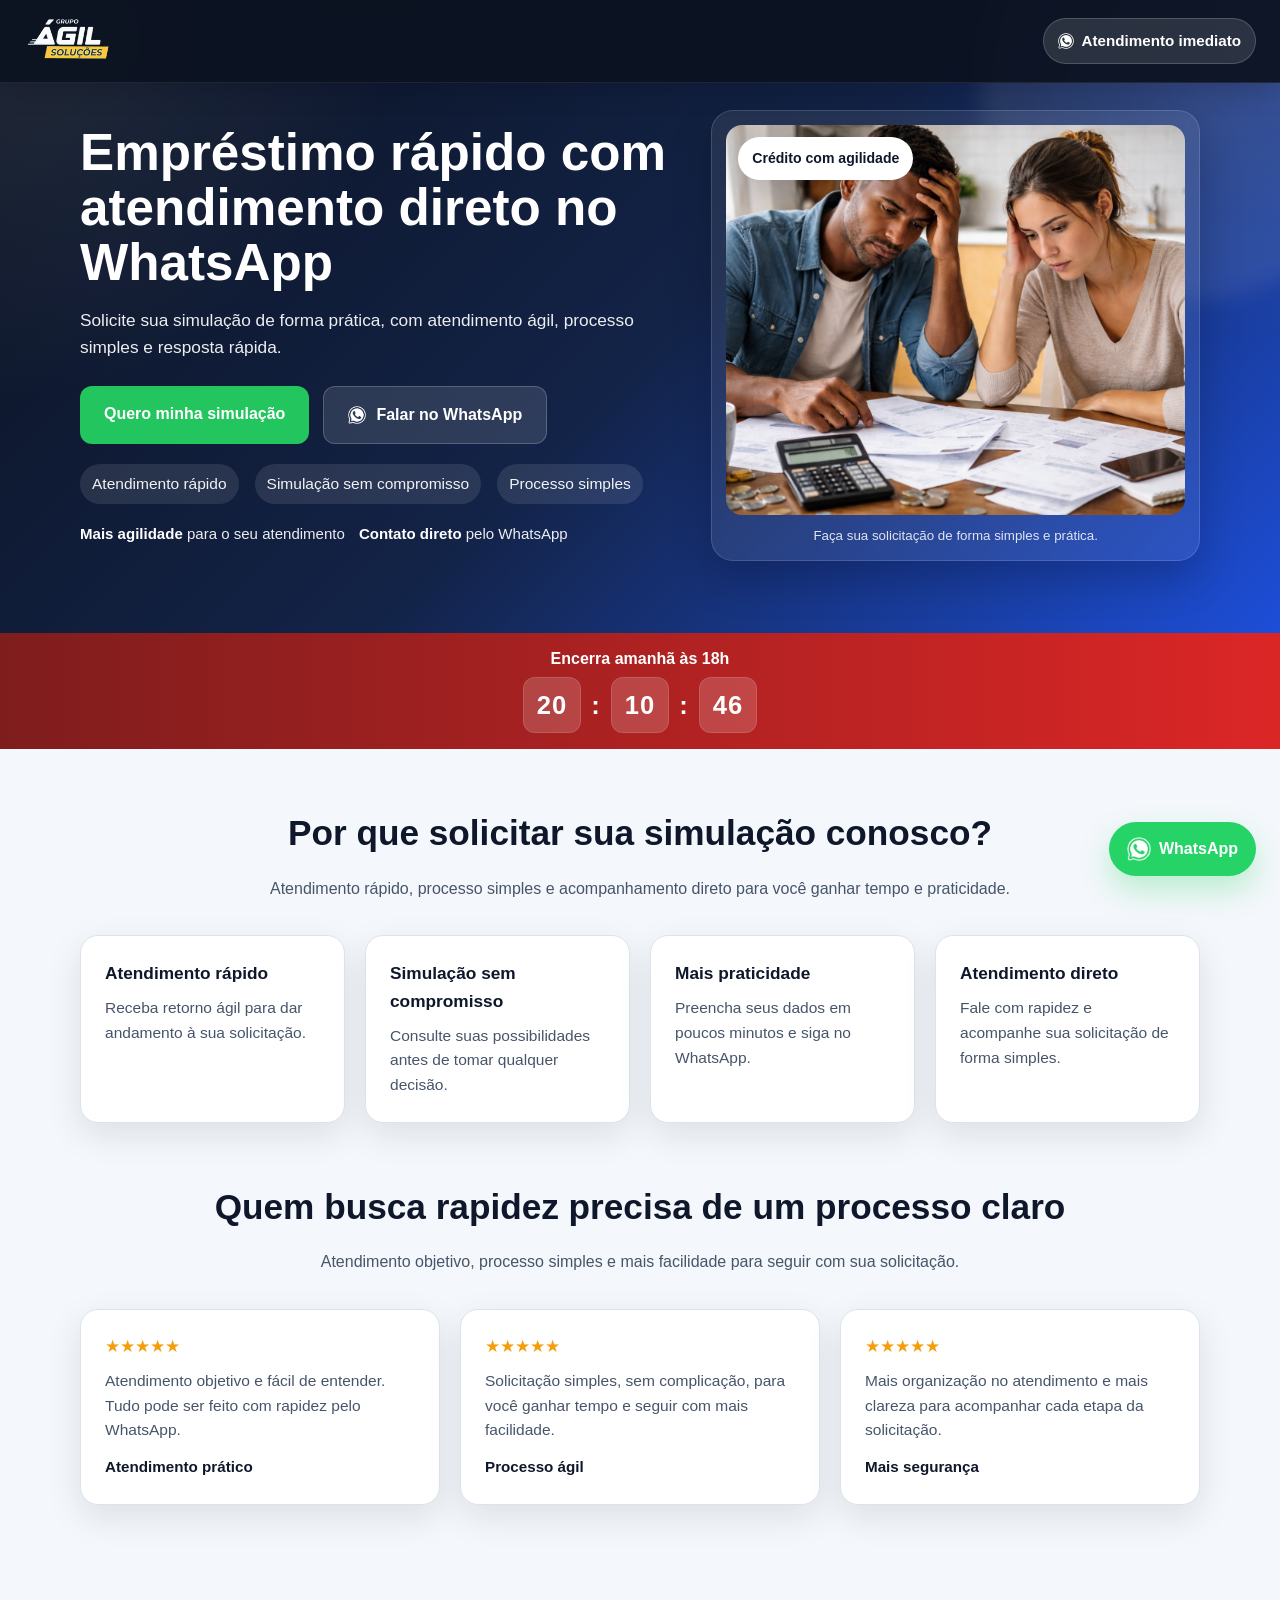
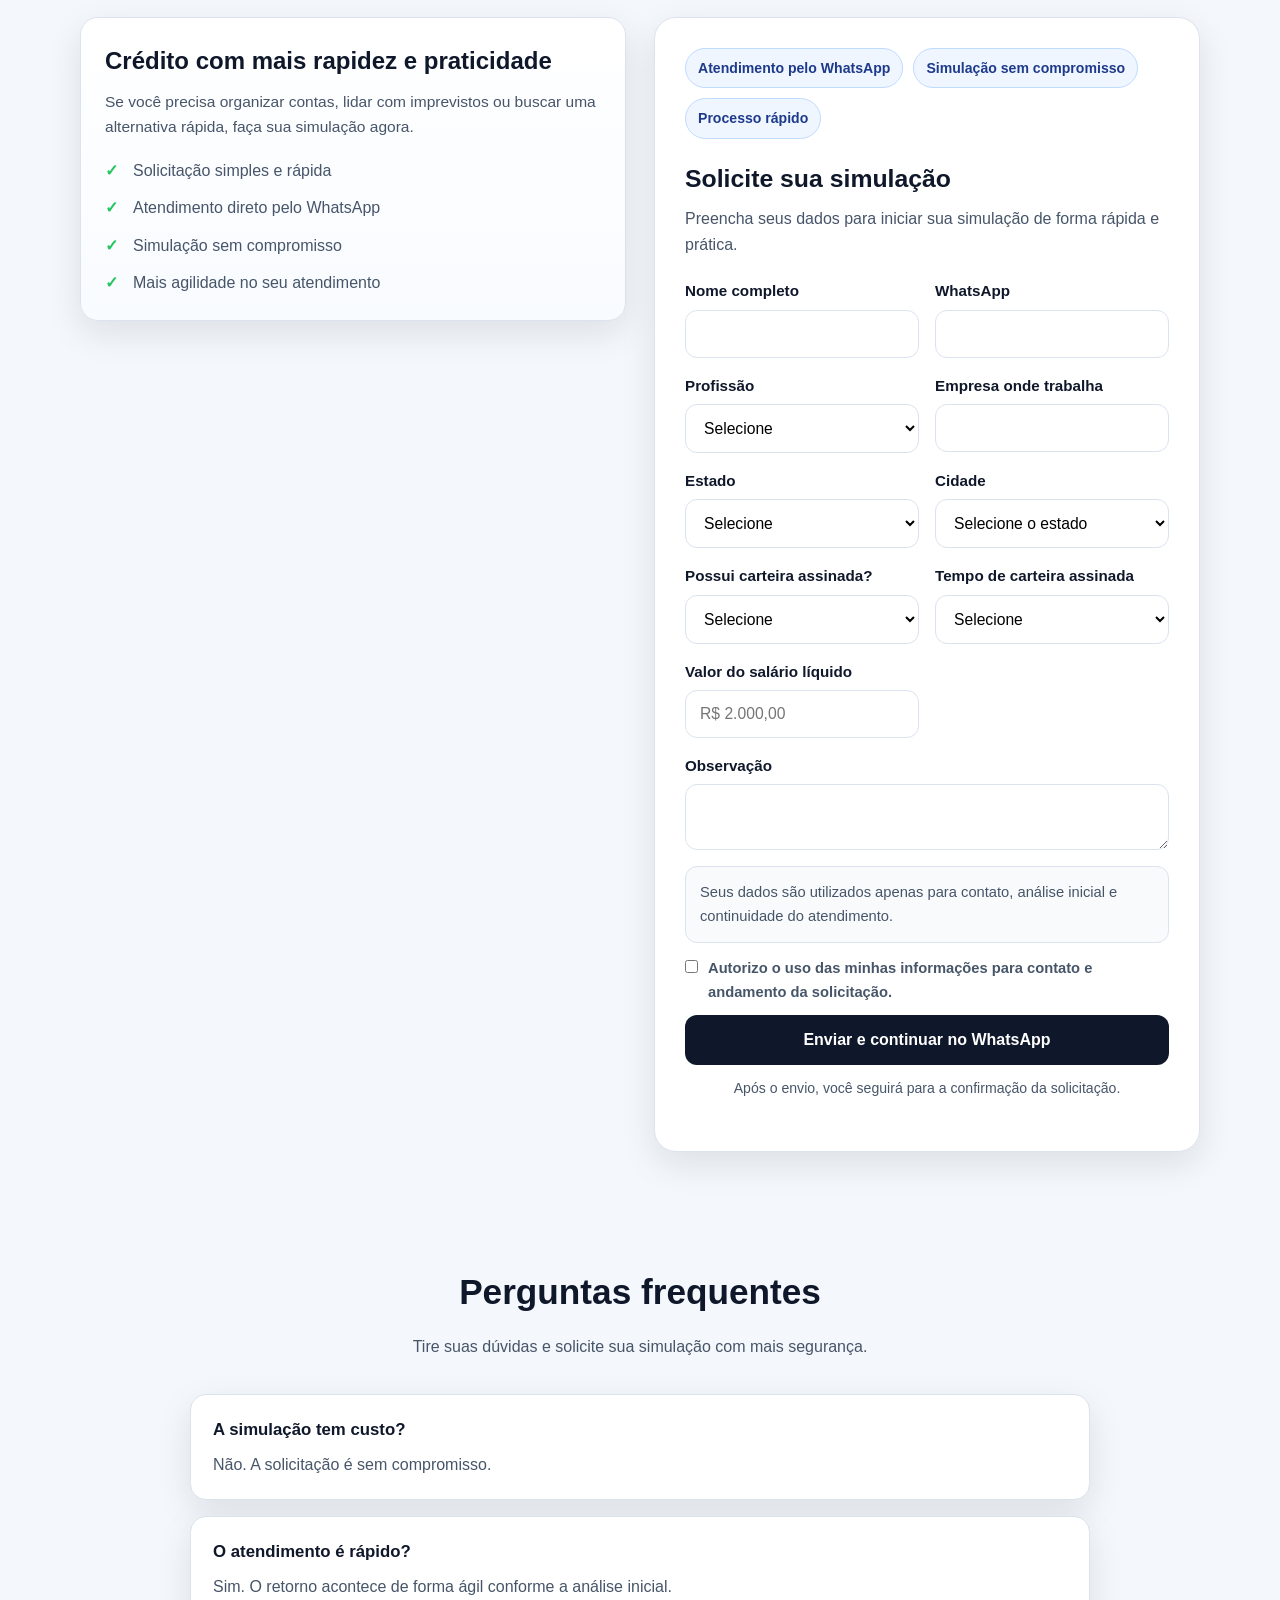
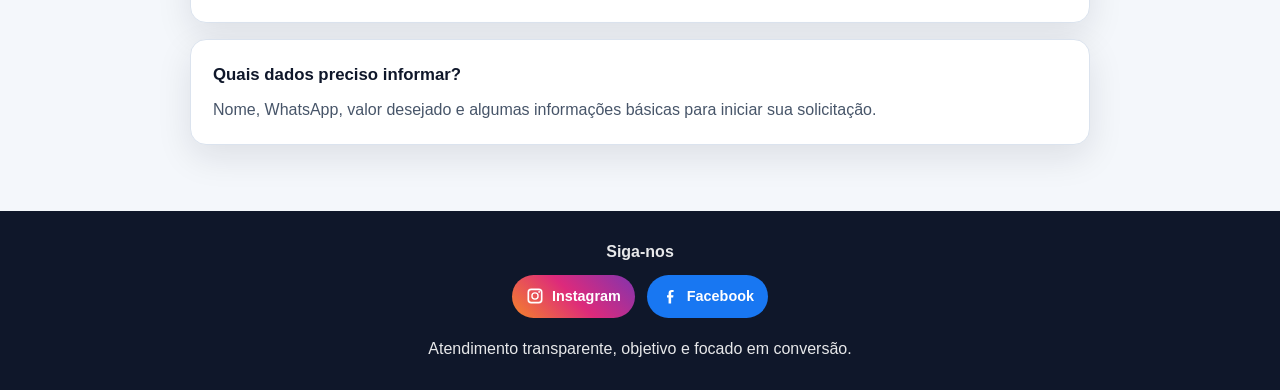
==== commit eccfb1fb: "Update page 20260414_181900" ====
--- a/frontend/index.html
+++ b/frontend/index.html
@@ -284,12 +284,12 @@
           <span>YouTube</span>
         </a> -->
 
-        <a href="#" class="social-btn instagram">
+        <a href="https://www.instagram.com/_grupoagil/" target="_blank" rel="noopener noreferrer" class="social-btn instagram">
           <img src="./assets/img/instagram.svg" alt="Instagram" />
           <span>Instagram</span>
         </a>
 
-        <a href="#" class="social-btn facebook">
+        <a href="https://web.facebook.com/grupoagilsolucoes" target="_blank" rel="noopener noreferrer" class="social-btn facebook">
           <img src="./assets/img/facebook.svg" alt="Facebook" />
           <span>Facebook</span>
         </a>
